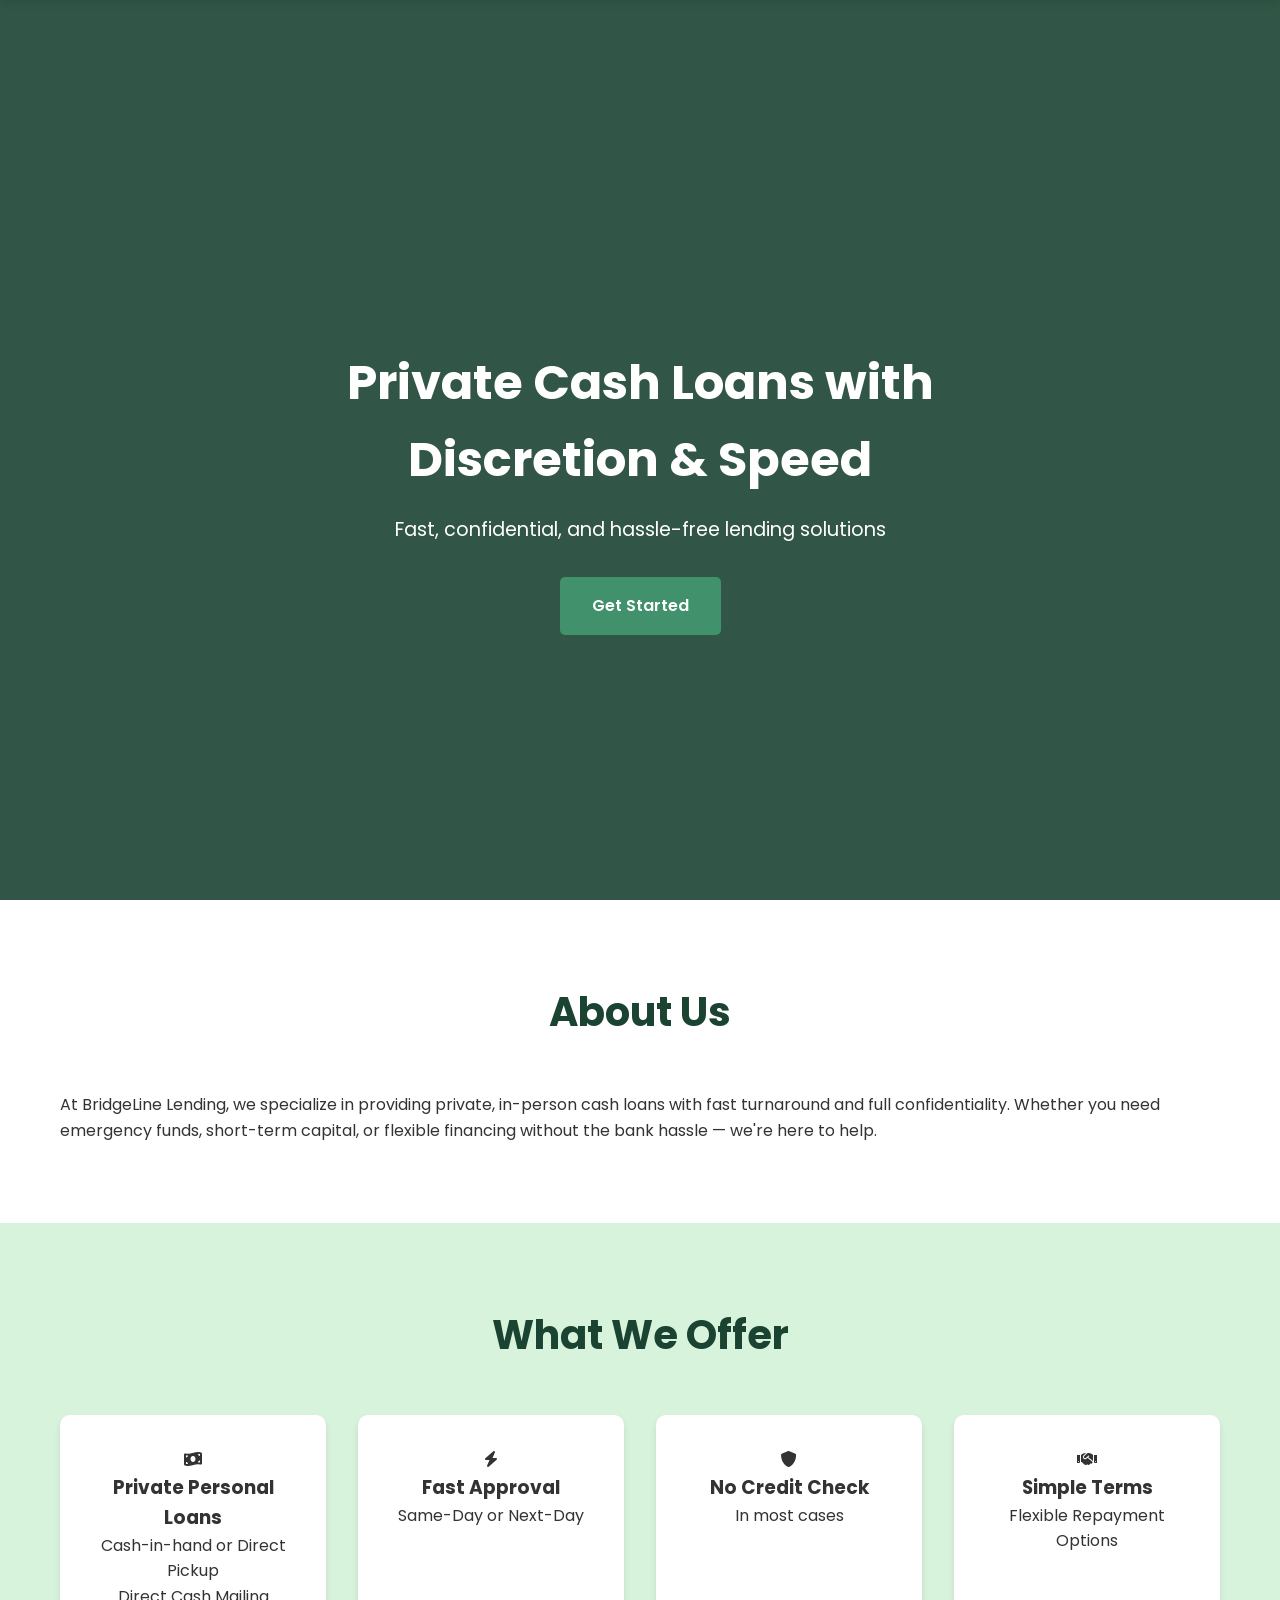
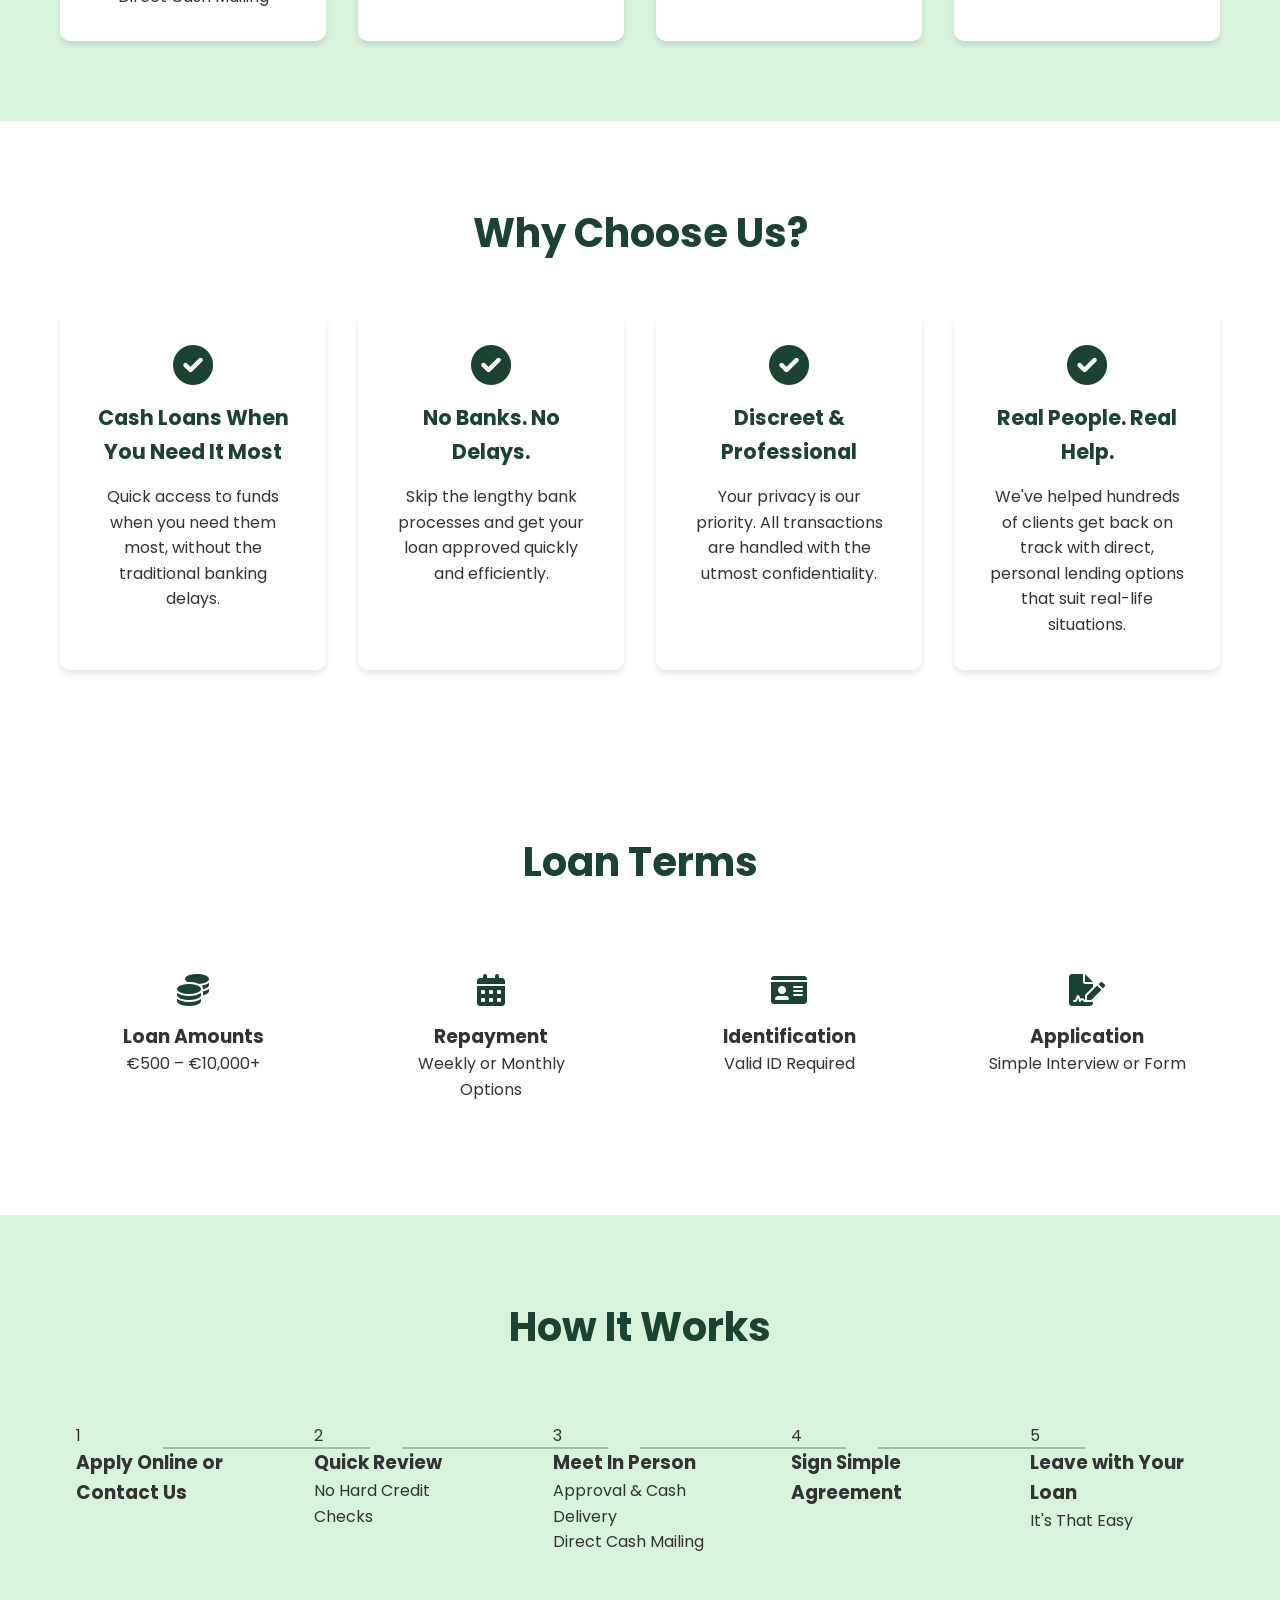
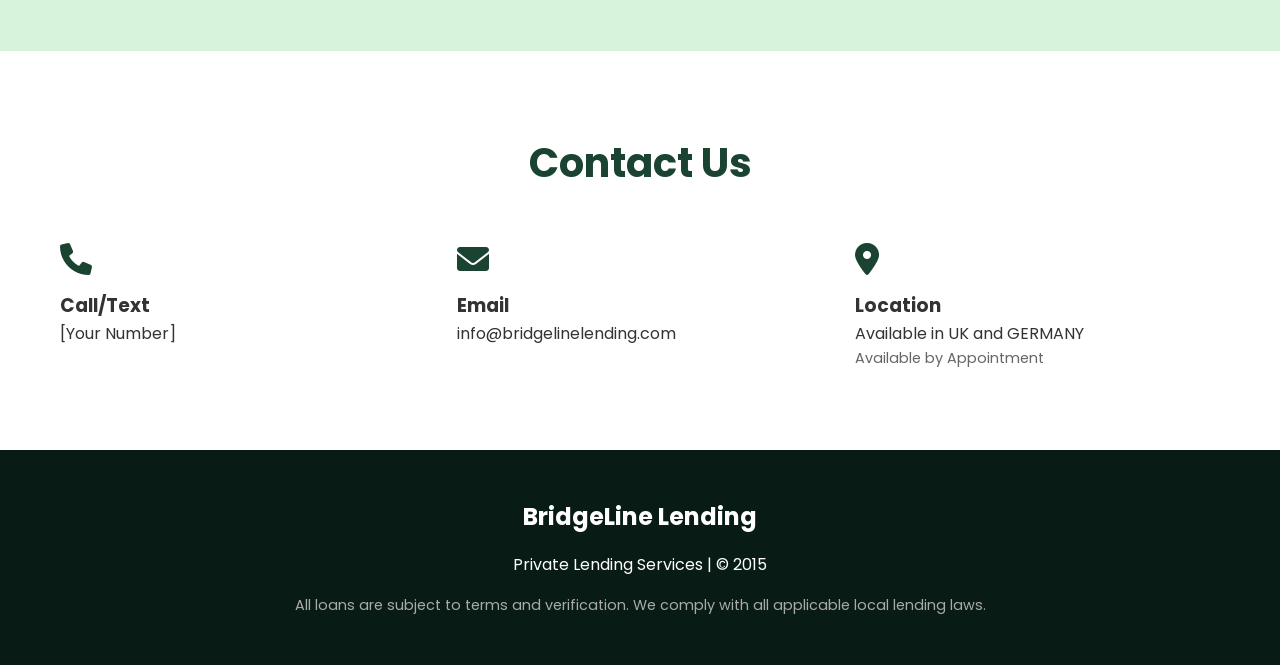
==== index.html @ a48087bb "initial commit" ====
<!DOCTYPE html>
<html lang="en">
<head>
    <meta charset="UTF-8">
    <meta name="viewport" content="width=device-width, initial-scale=1.0">
    
    <!-- Primary Meta Tags -->
    <title>BridgeLine Lending - Private Cash Loans in UK & Germany | Fast & Confidential</title>
    <meta name="title" content="BridgeLine Lending - Private Cash Loans in UK & Germany | Fast & Confidential">
    <meta name="description" content="Get private cash loans up to €10,000 with fast approval and full confidentiality. Available in UK and Germany. No credit check, flexible repayment options, and same-day processing.">
    <meta name="keywords" content="private loans, cash loans, personal loans, UK loans, Germany loans, fast loans, confidential loans, no credit check loans">
    <meta name="author" content="BridgeLine Lending">
    <meta name="robots" content="index, follow">
    
    <!-- Open Graph / Facebook -->
    <meta property="og:type" content="website">
    <meta property="og:url" content="https://bridgelinelending.com/">
    <meta property="og:title" content="BridgeLine Lending - Private Cash Loans in UK & Germany">
    <meta property="og:description" content="Get private cash loans up to €10,000 with fast approval and full confidentiality. Available in UK and Germany.">
    <meta property="og:image" content="https://bridgelinelending.com/images/og-image.jpg">

    <!-- Twitter -->
    <meta property="twitter:card" content="summary_large_image">
    <meta property="twitter:url" content="https://bridgelinelending.com/">
    <meta property="twitter:title" content="BridgeLine Lending - Private Cash Loans in UK & Germany">
    <meta property="twitter:description" content="Get private cash loans up to €10,000 with fast approval and full confidentiality. Available in UK and Germany.">
    <meta property="twitter:image" content="https://bridgelinelending.com/images/og-image.jpg">

    <!-- Favicon -->
    <link rel="icon" type="image/png" href="favicon.png">
    <link rel="apple-touch-icon" href="apple-touch-icon.png">

    <!-- Existing Stylesheets -->
    <link rel="stylesheet" href="styles.css">
    <link rel="stylesheet" href="https://cdnjs.cloudflare.com/ajax/libs/font-awesome/6.0.0/css/all.min.css">
    <link href="https://fonts.googleapis.com/css2?family=Poppins:wght@300;400;500;600;700&display=swap" rel="stylesheet">
    <link href="https://unpkg.com/aos@2.3.1/dist/aos.css" rel="stylesheet">

    <!-- Canonical URL -->
    <link rel="canonical" href="https://bridgelinelending.com/">
</head>
<body>
    <header class="header" role="banner">
        <nav class="navbar" role="navigation" aria-label="Main navigation">
            <div class="logo" aria-label="BridgeLine Lending Logo">BridgeLine Lending</div>
            <div class="nav-toggle" id="navToggle" aria-label="Toggle navigation menu" aria-expanded="false" aria-controls="navLinks">
                <span></span>
                <span></span>
                <span></span>
            </div>
            <ul class="nav-links" id="navLinks">
                <li><a href="#welcome" aria-label="About Us section">About Us</a></li>
                <li><a href="#services" aria-label="Services section">Services</a></li>
                <li><a href="#terms" aria-label="Loan Terms section">Terms</a></li>
                <li><a href="#process" aria-label="How It Works section">Process</a></li>
                <li><a href="#contact" aria-label="Contact Us section">Contact</a></li>
            </ul>
        </nav>
    </header>

    <main role="main">
        <section class="hero" aria-label="Hero section">
            <div class="hero-content" data-aos="fade-up" data-aos-duration="1000">
                <h1>Private Cash Loans with Discretion & Speed</h1>
                <p>Fast, confidential, and hassle-free lending solutions</p>
                <a href="#contact" class="cta-button" aria-label="Get started with your loan application">Get Started</a>
            </div>
        </section>

        <section id="welcome" class="section" aria-labelledby="welcome-title">
            <div class="container">
                <h2 id="welcome-title">About Us</h2>
                <p>At BridgeLine Lending, we specialize in providing private, in-person cash loans with fast turnaround and full confidentiality. Whether you need emergency funds, short-term capital, or flexible financing without the bank hassle — we're here to help.</p>
            </div>
        </section>

        <section id="services" class="section bg-light">
            <div class="container">
                <h2 data-aos="fade-up">What We Offer</h2>
                <div class="services-grid">
                    <div class="service-card" data-aos="fade-up" data-aos-delay="100">
                        <i class="fas fa-money-bill-wave"></i>
                        <h3>Private Personal Loans</h3>
                        <p>Cash-in-hand or Direct Pickup</p>
                        <p>Direct Cash Mailing</p>
                    </div>
                    <div class="service-card" data-aos="fade-up" data-aos-delay="200">
                        <i class="fas fa-bolt"></i>
                        <h3>Fast Approval</h3>
                        <p>Same-Day or Next-Day</p>
                    </div>
                    <div class="service-card" data-aos="fade-up" data-aos-delay="300">
                        <i class="fas fa-shield-alt"></i>
                        <h3>No Credit Check</h3>
                        <p>In most cases</p>
                    </div>
                    <div class="service-card" data-aos="fade-up" data-aos-delay="400">
                        <i class="fas fa-handshake"></i>
                        <h3>Simple Terms</h3>
                        <p>Flexible Repayment Options</p>
                    </div>
                </div>
            </div>
        </section>

        <section id="why-choose-us" class="section">
            <div class="container">
                <h2 data-aos="fade-up">Why Choose Us?</h2>
                <div class="features-grid">
                    <div class="feature-item" data-aos="fade-up" data-aos-delay="100">
                        <i class="fas fa-check-circle"></i>
                        <h3>Cash Loans When You Need It Most</h3>
                        <p>Quick access to funds when you need them most, without the traditional banking delays.</p>
                    </div>
                    <div class="feature-item" data-aos="fade-up" data-aos-delay="200">
                        <i class="fas fa-check-circle"></i>
                        <h3>No Banks. No Delays.</h3>
                        <p>Skip the lengthy bank processes and get your loan approved quickly and efficiently.</p>
                    </div>
                    <div class="feature-item" data-aos="fade-up" data-aos-delay="300">
                        <i class="fas fa-check-circle"></i>
                        <h3>Discreet & Professional</h3>
                        <p>Your privacy is our priority. All transactions are handled with the utmost confidentiality.</p>
                    </div>
                    <div class="feature-item" data-aos="fade-up" data-aos-delay="400">
                        <i class="fas fa-check-circle"></i>
                        <h3>Real People. Real Help.</h3>
                        <p>We've helped hundreds of clients get back on track with direct, personal lending options that suit real-life situations.</p>
                    </div>
                </div>
            </div>
        </section>

        <section id="terms" class="section">
            <div class="container">
                <h2 data-aos="fade-up">Loan Terms</h2>
                <div class="terms-grid">
                    <div class="term-item" data-aos="fade-up" data-aos-delay="100">
                        <i class="fas fa-coins"></i>
                        <h3>Loan Amounts</h3>
                        <p>€500 – €10,000+</p>
                    </div>
                    <div class="term-item" data-aos="fade-up" data-aos-delay="200">
                        <i class="fas fa-calendar-alt"></i>
                        <h3>Repayment</h3>
                        <p>Weekly or Monthly Options</p>
                    </div>
                    <div class="term-item" data-aos="fade-up" data-aos-delay="300">
                        <i class="fas fa-id-card"></i>
                        <h3>Identification</h3>
                        <p>Valid ID Required</p>
                    </div>
                    <div class="term-item" data-aos="fade-up" data-aos-delay="400">
                        <i class="fas fa-file-signature"></i>
                        <h3>Application</h3>
                        <p>Simple Interview or Form</p>
                    </div>
                </div>
            </div>
        </section>

        <section id="process" class="section bg-light">
            <div class="container">
                <h2 data-aos="fade-up">How It Works</h2>
                <div class="process-steps">
                    <div class="step" data-aos="fade-up" data-aos-delay="100">
                        <div class="step-number">1</div>
                        <h3>Apply Online or Contact Us</h3>
                    </div>
                    <div class="step" data-aos="fade-up" data-aos-delay="200">
                        <div class="step-number">2</div>
                        <h3>Quick Review</h3>
                        <p>No Hard Credit Checks</p>
                    </div>
                    <div class="step" data-aos="fade-up" data-aos-delay="300">
                        <div class="step-number">3</div>
                        <h3>Meet In Person</h3>
                        <p>Approval & Cash Delivery</p>
                        <p>Direct Cash Mailing</p>
                    </div>
                    <div class="step" data-aos="fade-up" data-aos-delay="400">
                        <div class="step-number">4</div>
                        <h3>Sign Simple Agreement</h3>
                    </div>
                    <div class="step" data-aos="fade-up" data-aos-delay="500">
                        <div class="step-number">5</div>
                        <h3>Leave with Your Loan</h3>
                        <p>It's That Easy</p>
                    </div>
                </div>
            </div>
        </section>

        <section id="contact" class="section">
            <div class="container">
                <h2 data-aos="fade-up">Contact Us</h2>
                <div class="contact-grid">
                    <div class="contact-item" data-aos="fade-up" data-aos-delay="100">
                        <i class="fas fa-phone"></i>
                        <h3>Call/Text</h3>
                        <p>[Your Number]</p>
                    </div>
                    <div class="contact-item" data-aos="fade-up" data-aos-delay="200">
                        <i class="fas fa-envelope"></i>
                        <h3>Email</h3>
                        <p>info@bridgelinelending.com</p>
                    </div>
                    <div class="contact-item" data-aos="fade-up" data-aos-delay="300">
                        <i class="fas fa-map-marker-alt"></i>
                        <h3>Location</h3>
                        <p>Available in UK and GERMANY</p>
                        <p class="small">Available by Appointment</p>
                    </div>
                    <!-- <div class="contact-item" data-aos="fade-up" data-aos-delay="400">
                        <i class="fas fa-clock"></i>
                        <h3>Hours</h3>
                        <p>Mon–Sat | 9 AM – 7 PM</p>
                    </div> -->
                </div>
            </div>
        </section>
    </main>

    <footer class="footer" role="contentinfo">
        <div class="container">
            <div class="footer-content">
                <div class="footer-logo">BridgeLine Lending</div>
                <p>Private Lending Services | © 2015</p>
                <p class="disclaimer">All loans are subject to terms and verification. We comply with all applicable local lending laws.</p>
            </div>
        </div>
    </footer>

    <!-- Structured Data for Local Business -->
    <script type="application/ld+json">
    {
        "@context": "https://schema.org",
        "@type": "FinancialService",
        "name": "BridgeLine Lending",
        "description": "Private cash loans with fast approval and full confidentiality. Available in UK and Germany.",
        "url": "https://bridgelinelending.com",
        "areaServed": ["United Kingdom", "Germany"],
        "serviceType": "Private Loans",
        "priceRange": "€500 - €10,000+",
        "openingHours": "Mo-Sa 09:00-19:00",
        "contactPoint": {
            "@type": "ContactPoint",
            "telephone": "[Your Number]",
            "email": "info@bridgelinelending.com",
            "contactType": "customer service"
        },
        "address": {
            "@type": "PostalAddress",
            "addressCountry": ["GB", "DE"]
        }
    }
    </script>

    <!-- Scripts -->
    <script src="https://unpkg.com/aos@2.3.1/dist/aos.js"></script>
    <script src="script.js"></script>
</body>
</html>
---- styles.css ----
:root {
    --primary-color: #1B4332;
    --secondary-color: #2D6A4F;
    --accent-color: #40916C;
    --light-color: #D8F3DC;
    --dark-color: #081C15;
    --text-color: #333;
    --white: #ffffff;
    --transition: all 0.3s ease;
}

* {
    margin: 0;
    padding: 0;
    box-sizing: border-box;
}

body {
    font-family: 'Poppins', sans-serif;
    line-height: 1.6;
    color: var(--text-color);
}

.container {
    max-width: 1200px;
    margin: 0 auto;
    padding: 0 20px;
}

/* Header & Navigation */
.header {
    background-color: var(--white);
    box-shadow: 0 2px 10px rgba(0, 0, 0, 0.1);
    position: fixed;
    width: 100%;
    top: 0;
    z-index: 1000;
}

.navbar {
    display: flex;
    justify-content: space-between;
    align-items: center;
    padding: 1rem 2rem;
    max-width: 1200px;
    margin: 0 auto;
}

.logo {
    font-size: 1.5rem;
    font-weight: 700;
    color: var(--primary-color);
}

.nav-links {
    display: flex;
    list-style: none;
    gap: 2rem;
}

.nav-links a {
    text-decoration: none;
    color: var(--text-color);
    font-weight: 500;
    transition: var(--transition);
}

.nav-links a:hover {
    color: var(--primary-color);
}

.nav-toggle {
    display: none;
    flex-direction: column;
    gap: 6px;
    cursor: pointer;
}

.nav-toggle span {
    width: 25px;
    height: 3px;
    background-color: var(--primary-color);
    transition: var(--transition);
}

/* Hero Section */
.hero {
    background: linear-gradient(rgba(27, 67, 50, 0.9), rgba(27, 67, 50, 0.9)),
                url('https://images.unsplash.com/photo-1579621970563-ebec7560ff3e?ixlib=rb-1.2.1&auto=format&fit=crop&w=1950&q=80');
    background-size: cover;
    background-position: center;
    height: 100vh;
    display: flex;
    align-items: center;
    text-align: center;
    color: var(--white);
    padding-top: 80px;
}

.hero-content {
    max-width: 800px;
    margin: 0 auto;
    padding: 0 20px;
    animation: fadeIn 1s ease-out;
}

.hero h1 {
    font-size: 3rem;
    margin-bottom: 1rem;
}

.hero p {
    font-size: 1.2rem;
    margin-bottom: 2rem;
}

.cta-button {
    display: inline-block;
    padding: 1rem 2rem;
    background-color: var(--accent-color);
    color: var(--white);
    text-decoration: none;
    border-radius: 5px;
    font-weight: 600;
    transition: var(--transition);
}

.cta-button:hover {
    background-color: var(--secondary-color);
    transform: translateY(-2px);
}

/* Sections */
.section {
    padding: 5rem 0;
}

.section h2 {
    text-align: center;
    color: var(--primary-color);
    margin-bottom: 3rem;
    font-size: 2.5rem;
}

.bg-light {
    background-color: var(--light-color);
}

/* Services Grid */
.services-grid {
    display: grid;
    grid-template-columns: repeat(auto-fit, minmax(250px, 1fr));
    gap: 2rem;
    margin-top: 2rem;
}

.service-card {
    position: relative;
    overflow: hidden;
    background: var(--white);
    padding: 2rem;
    border-radius: 10px;
    text-align: center;
    box-shadow: 0 4px 6px rgba(0, 0, 0, 0.1);
    transition: all 0.4s cubic-bezier(0.175, 0.885, 0.32, 1.275);
}

.service-card::before {
    content: '';
    position: absolute;
    top: 0;
    left: 0;
    width: 100%;
    height: 100%;
    background: linear-gradient(45deg, var(--primary-color), var(--secondary-color));
    opacity: 0;
    transition: opacity 0.3s ease;
    z-index: 0;
}

.service-card:hover::before {
    opacity: 0.05;
}

.service-card:hover {
    transform: translateY(-10px);
    box-shadow: 0 8px 15px rgba(0, 0, 0, 0.2);
}

.service-card i {
    position: relative;
    z-index: 1;
    transition: transform 0.3s ease;
}

.service-card:hover i {
    transform: scale(1.1);
}

/* Terms Grid */
.terms-grid {
    display: grid;
    grid-template-columns: repeat(auto-fit, minmax(200px, 1fr));
    gap: 2rem;
}

.term-item {
    text-align: center;
    padding: 2rem;
}

.term-item i {
    font-size: 2rem;
    color: var(--primary-color);
    margin-bottom: 1rem;
}

/* Process Steps */
.process-steps {
    display: grid;
    grid-template-columns: repeat(auto-fit, minmax(200px, 1fr));
    gap: 2rem;
    margin-top: 2rem;
}

.step {
    position: relative;
    padding: 1rem;
}

.step::after {
    content: '';
    position: absolute;
    top: 40px;
    right: -50%;
    width: 100%;
    height: 2px;
    background: var(--primary-color);
    opacity: 0.3;
    z-index: 0;
}

.step:last-child::after {
    display: none;
}

.step-number {
    position: relative;
    z-index: 1;
    transition: transform 0.3s ease;
}

.step:hover .step-number {
    transform: scale(1.1);
}

/* Contact Section */
.contact-grid {
    display: grid;
    grid-template-columns: repeat(auto-fit, minmax(250px, 1fr));
    gap: 2rem;
}

.contact-item {
    position: relative;
    overflow: hidden;
    transition: all 0.3s ease;
}

.contact-item::before {
    content: '';
    position: absolute;
    top: 0;
    left: 0;
    width: 100%;
    height: 3px;
    background: var(--primary-color);
    transform: scaleX(0);
    transition: transform 0.3s ease;
}

.contact-item:hover::before {
    transform: scaleX(1);
}

.contact-item:hover {
    transform: translateY(-5px);
}

.contact-item i {
    font-size: 2rem;
    color: var(--primary-color);
    margin-bottom: 1rem;
}

.contact-item .small {
    font-size: 0.9rem;
    color: #666;
}

/* Footer */
.footer {
    background-color: var(--dark-color);
    color: var(--white);
    padding: 3rem 0;
    text-align: center;
}

.footer-logo {
    font-size: 1.5rem;
    font-weight: 700;
    margin-bottom: 1rem;
}

.footer .disclaimer {
    font-size: 0.9rem;
    color: #aaa;
    margin-top: 1rem;
}

/* Enhanced Animations */
.nav-toggle.active span:nth-child(1) {
    transform: rotate(45deg) translate(5px, 5px);
}

.nav-toggle.active span:nth-child(2) {
    opacity: 0;
}

.nav-toggle.active span:nth-child(3) {
    transform: rotate(-45deg) translate(7px, -6px);
}

/* Scroll Animations */
.scroll-down {
    transform: translateY(-100%);
    transition: transform 0.3s ease-in-out;
}

.scroll-up {
    transform: translateY(0);
    transition: transform 0.3s ease-in-out;
}

/* Loading Animation */
@keyframes fadeIn {
    from {
        opacity: 0;
        transform: translateY(20px);
    }
    to {
        opacity: 1;
        transform: translateY(0);
    }
}

/* Responsive Design */
@media (max-width: 768px) {
    .nav-toggle {
        display: flex;
    }

    .nav-links {
        display: none;
        position: absolute;
        top: 100%;
        left: 0;
        right: 0;
        background: var(--white);
        flex-direction: column;
        padding: 1rem;
        text-align: center;
        box-shadow: 0 2px 10px rgba(0, 0, 0, 0.1);
    }

    .nav-links.active {
        display: flex;
    }

    .hero h1 {
        font-size: 2rem;
    }

    .section {
        padding: 3rem 0;
    }

    .section h2 {
        font-size: 2rem;
    }

    .step::after {
        display: none;
    }

    .service-card:hover {
        transform: translateY(-5px);
    }
}

@media (max-width: 480px) {
    .hero h1 {
        font-size: 1.8rem;
    }

    .hero p {
        font-size: 1rem;
    }

    .service-card, .term-item, .contact-item {
        padding: 1.5rem;
    }
}

/* Why Choose Us Section */
.features-grid {
    display: grid;
    grid-template-columns: repeat(auto-fit, minmax(250px, 1fr));
    gap: 2rem;
    margin-top: 2rem;
}

.feature-item {
    background: var(--white);
    padding: 2rem;
    border-radius: 10px;
    text-align: center;
    box-shadow: 0 4px 6px rgba(0, 0, 0, 0.1);
    transition: all 0.3s ease;
    position: relative;
    overflow: hidden;
}

.feature-item::before {
    content: '';
    position: absolute;
    top: 0;
    left: 0;
    width: 100%;
    height: 3px;
    background: var(--primary-color);
    transform: scaleX(0);
    transition: transform 0.3s ease;
}

.feature-item:hover::before {
    transform: scaleX(1);
}

.feature-item:hover {
    transform: translateY(-5px);
    box-shadow: 0 8px 15px rgba(0, 0, 0, 0.2);
}

.feature-item i {
    font-size: 2.5rem;
    color: var(--primary-color);
    margin-bottom: 1rem;
    transition: transform 0.3s ease;
}

.feature-item:hover i {
    transform: scale(1.1);
}

.feature-item h3 {
    color: var(--primary-color);
    margin-bottom: 1rem;
    font-size: 1.3rem;
}

.feature-item p {
    color: var(--text-color);
    font-size: 1rem;
    line-height: 1.6;
}

@media (max-width: 768px) {
    .features-grid {
        grid-template-columns: repeat(auto-fit, minmax(200px, 1fr));
    }

    .feature-item {
        padding: 1.5rem;
    }

    .feature-item h3 {
        font-size: 1.2rem;
    }
}
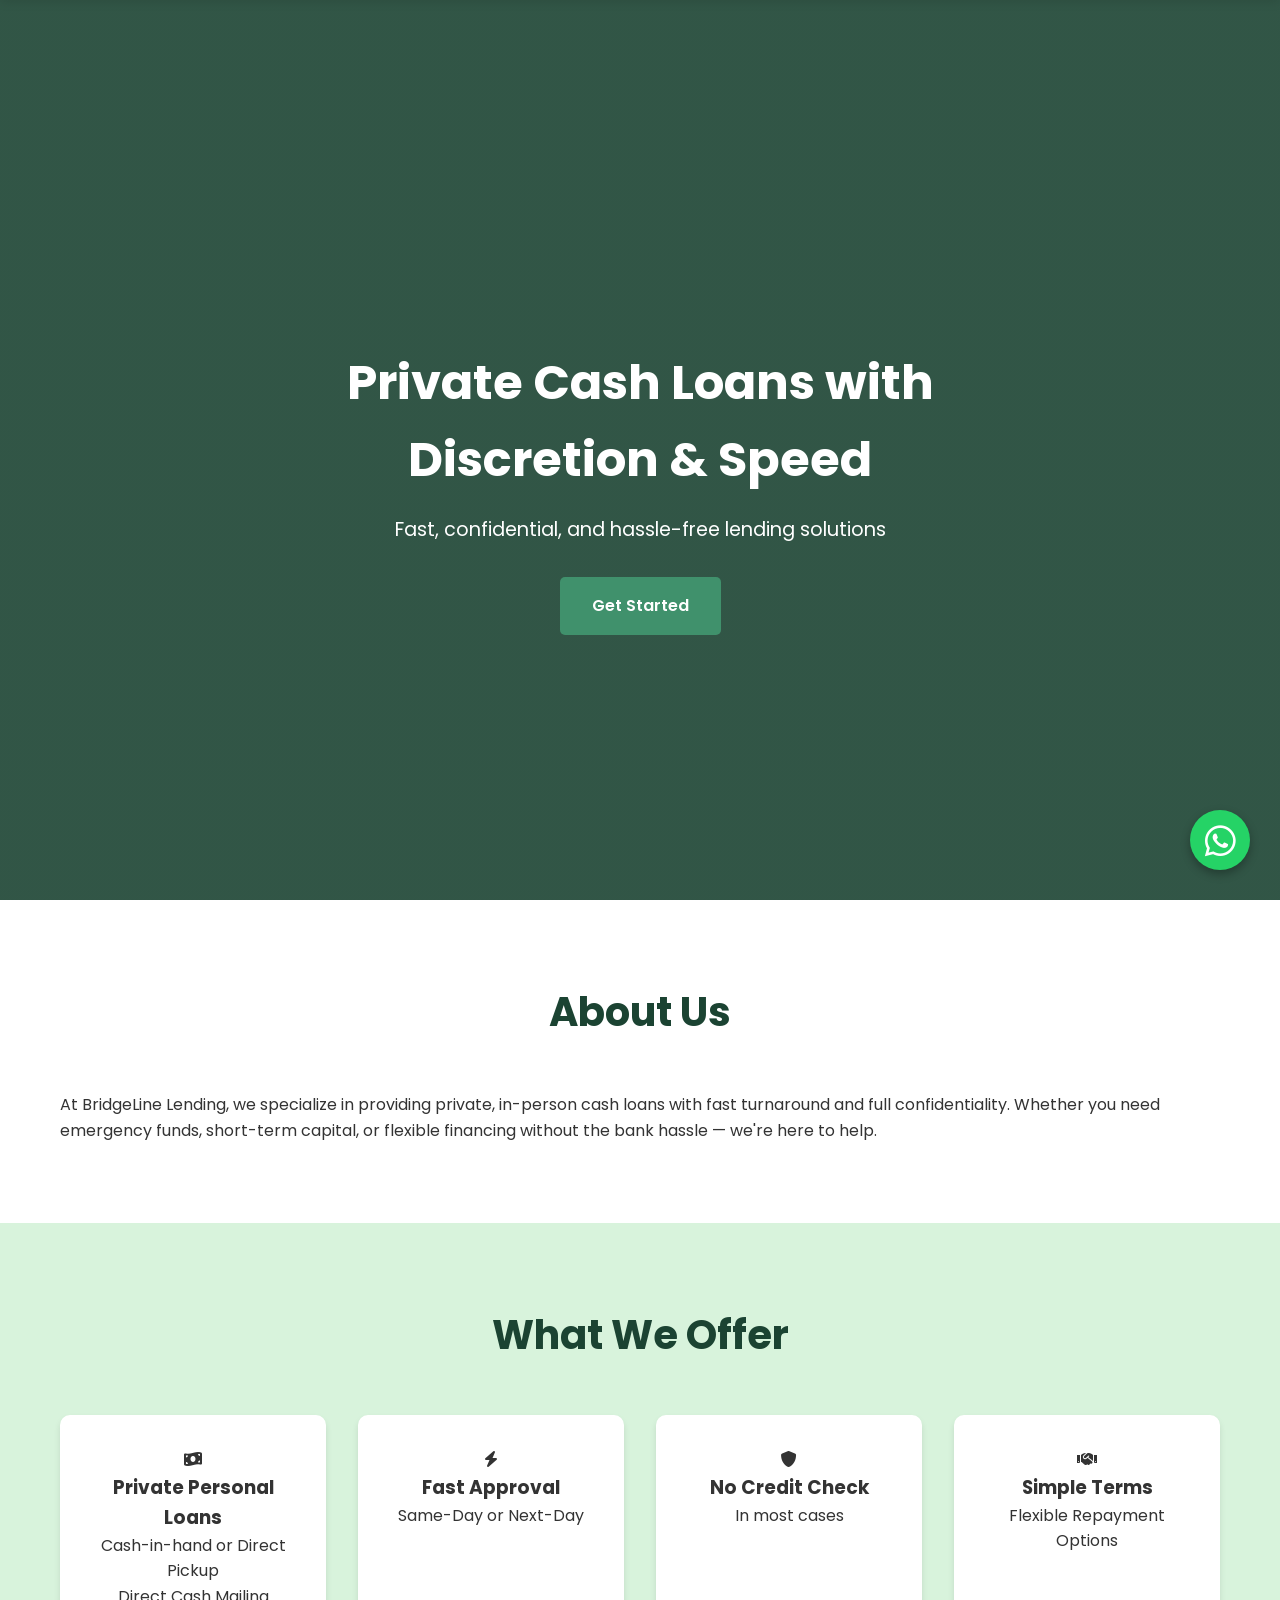
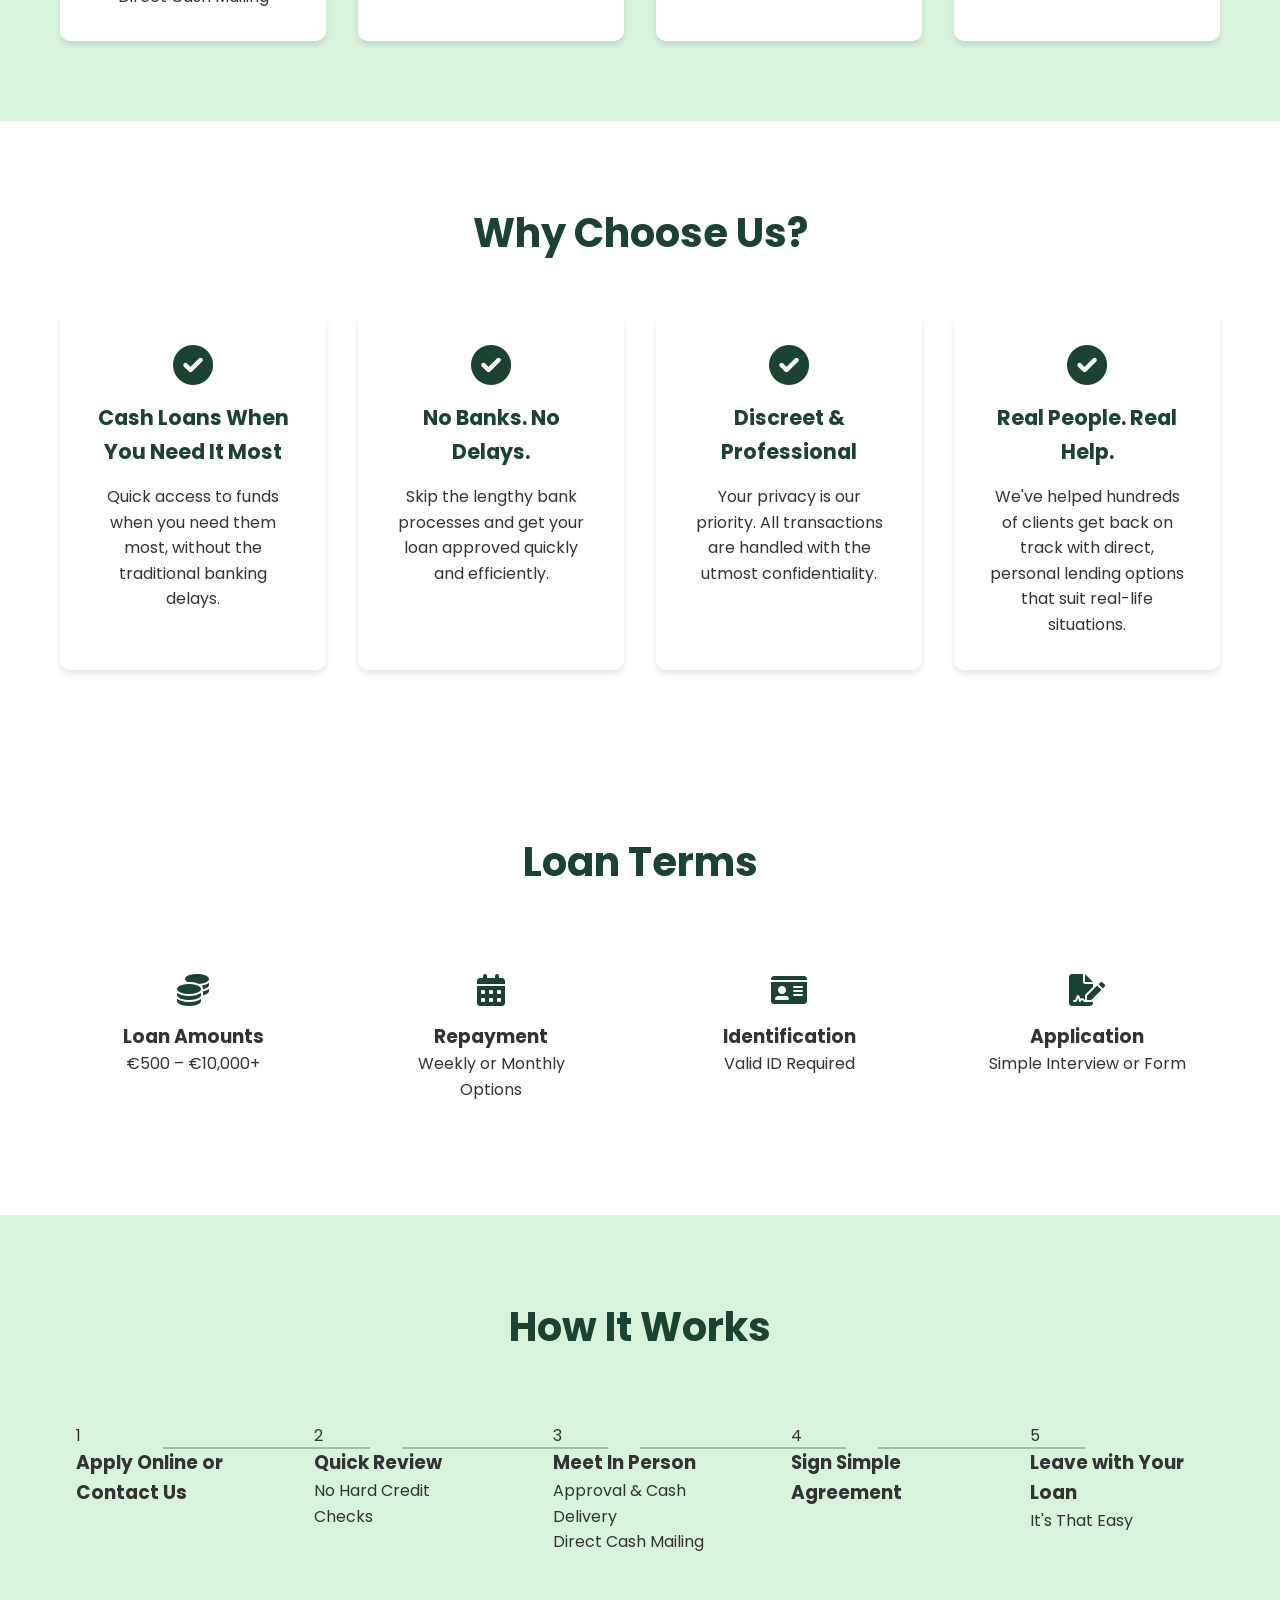
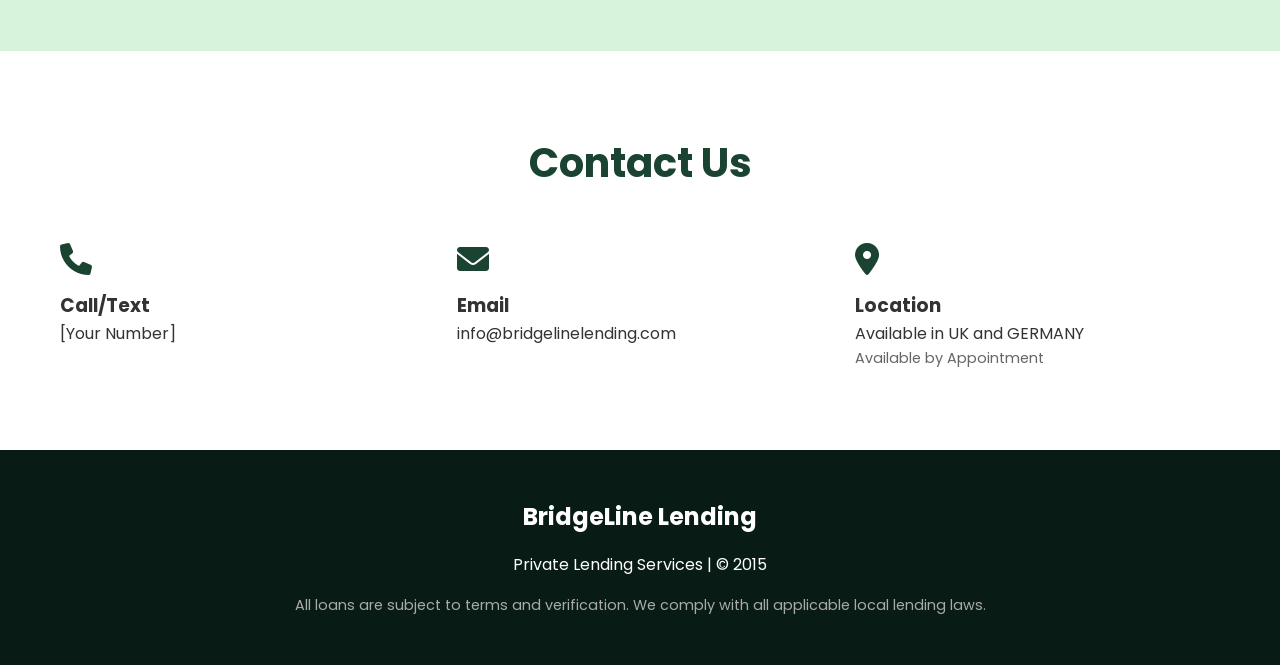
==== commit a9f49290: "added whatsapp chat button and functionality" ====
--- a/index.html
+++ b/index.html
@@ -259,5 +259,11 @@
     <!-- Scripts -->
     <script src="https://unpkg.com/aos@2.3.1/dist/aos.js"></script>
     <script src="script.js"></script>
+
+    <!-- WhatsApp Button -->
+    <a href="https://wa.me/[YOUR_NUMBER]" class="whatsapp-button" target="_blank" rel="noopener noreferrer" aria-label="Chat on WhatsApp">
+        <i class="fab fa-whatsapp"></i>
+        <span class="whatsapp-tooltip">Chat with us</span>
+    </a>
 </body>
 </html> 
--- a/styles.css
+++ b/styles.css
@@ -487,4 +487,85 @@
     .feature-item h3 {
         font-size: 1.2rem;
     }
+}
+
+/* WhatsApp Button */
+.whatsapp-button {
+    position: fixed;
+    bottom: 30px;
+    right: 30px;
+    background-color: #25D366;
+    color: white;
+    width: 60px;
+    height: 60px;
+    border-radius: 50%;
+    display: flex;
+    align-items: center;
+    justify-content: center;
+    text-decoration: none;
+    box-shadow: 0 4px 10px rgba(0, 0, 0, 0.3);
+    transition: all 0.3s ease;
+    z-index: 1000;
+}
+
+.whatsapp-button i {
+    font-size: 35px;
+    transition: transform 0.3s ease;
+}
+
+.whatsapp-button:hover {
+    transform: scale(1.1);
+    box-shadow: 0 6px 15px rgba(0, 0, 0, 0.4);
+}
+
+.whatsapp-button:hover i {
+    transform: scale(1.1);
+}
+
+.whatsapp-tooltip {
+    position: absolute;
+    right: 70px;
+    background: var(--primary-color);
+    color: white;
+    padding: 8px 15px;
+    border-radius: 5px;
+    font-size: 14px;
+    white-space: nowrap;
+    opacity: 0;
+    visibility: hidden;
+    transition: all 0.3s ease;
+}
+
+.whatsapp-tooltip::after {
+    content: '';
+    position: absolute;
+    right: -5px;
+    top: 50%;
+    transform: translateY(-50%);
+    border-width: 5px;
+    border-style: solid;
+    border-color: transparent transparent transparent var(--primary-color);
+}
+
+.whatsapp-button:hover .whatsapp-tooltip {
+    opacity: 1;
+    visibility: visible;
+    right: 75px;
+}
+
+@media (max-width: 768px) {
+    .whatsapp-button {
+        width: 50px;
+        height: 50px;
+        bottom: 20px;
+        right: 20px;
+    }
+
+    .whatsapp-button i {
+        font-size: 30px;
+    }
+
+    .whatsapp-tooltip {
+        display: none;
+    }
 } 
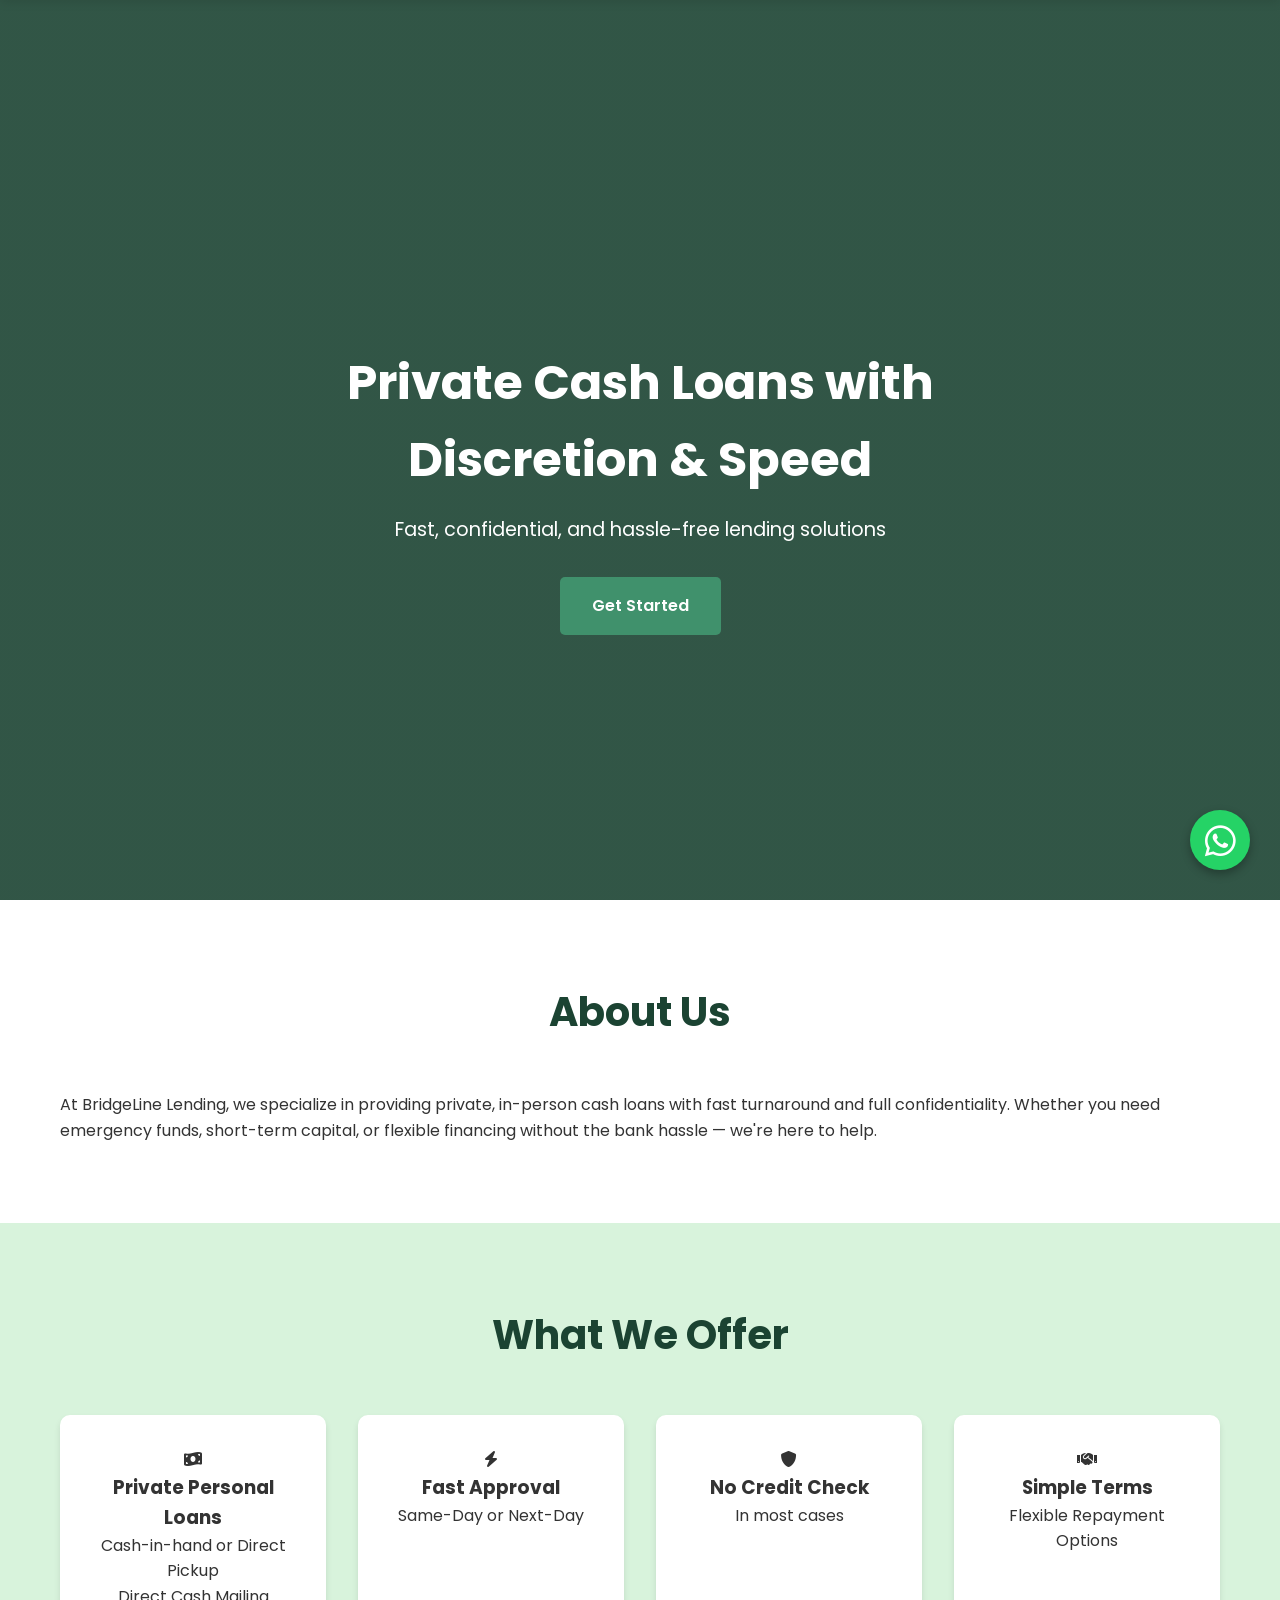
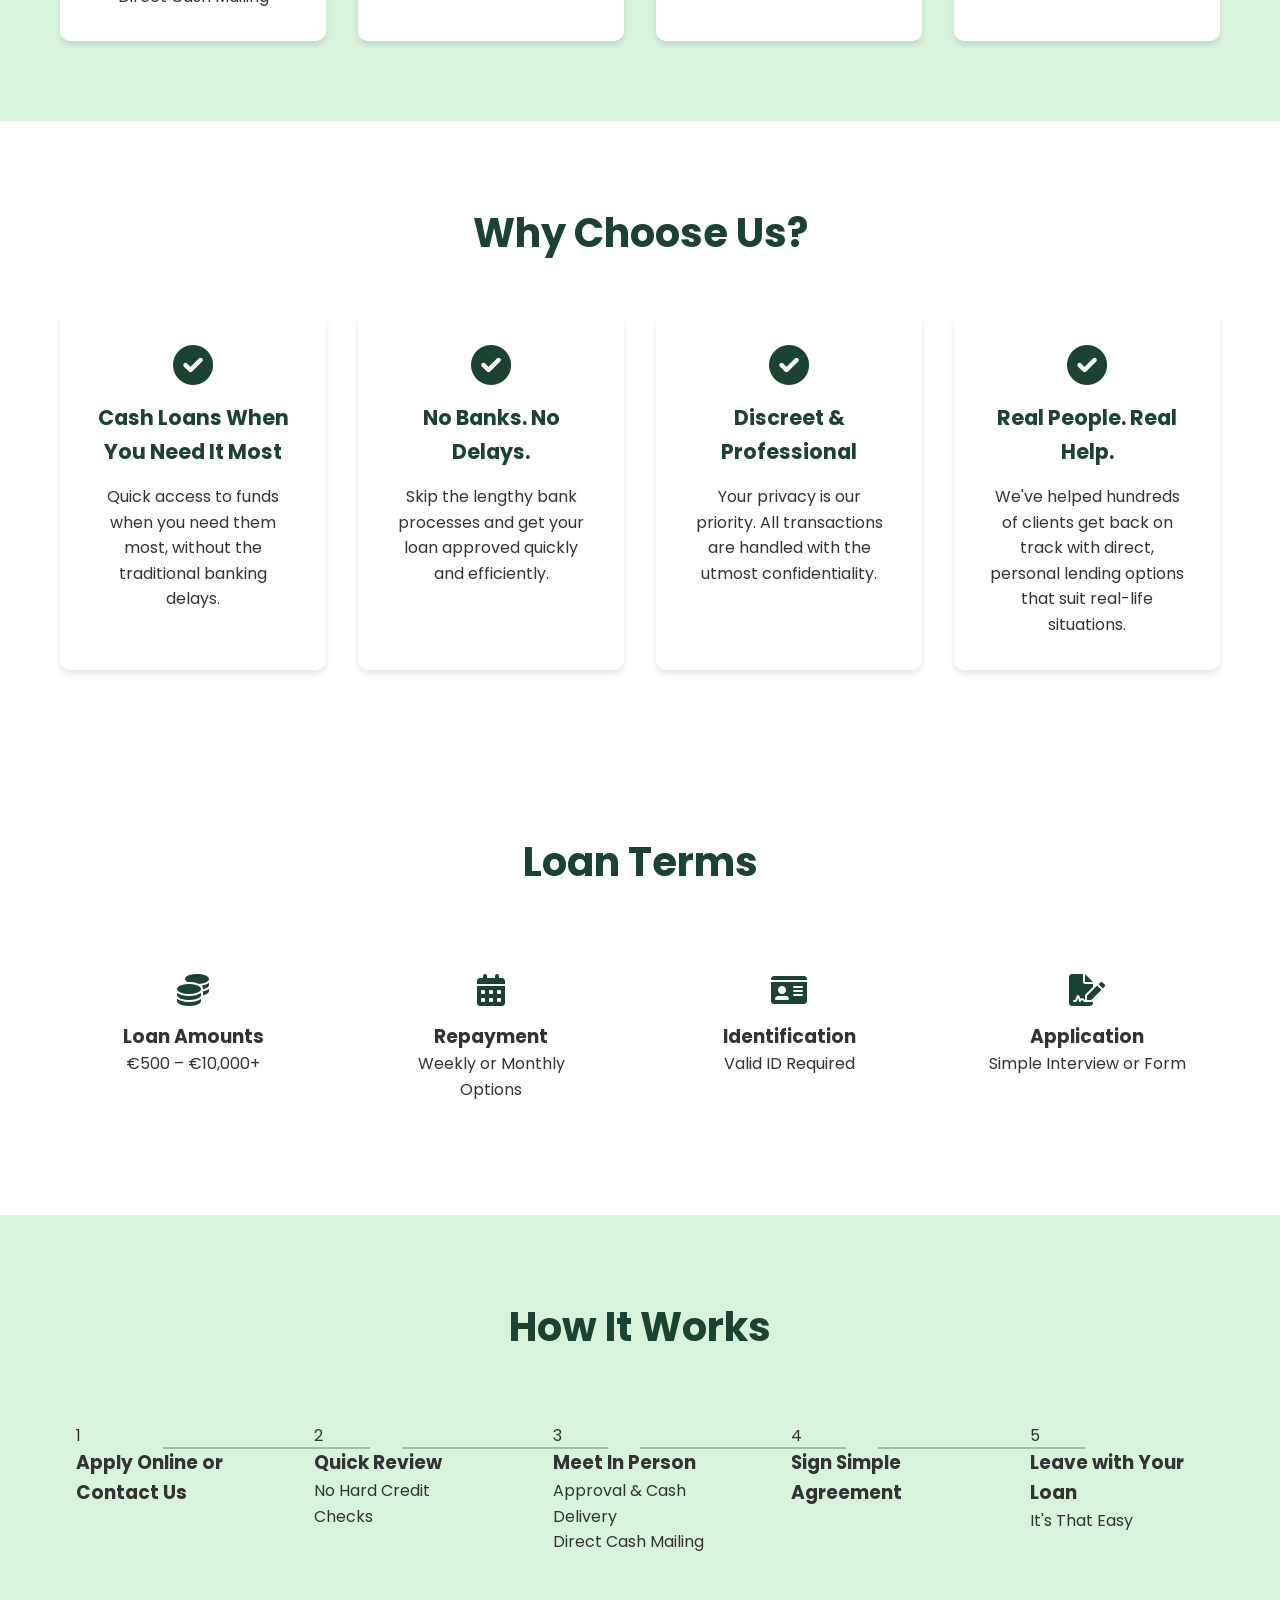
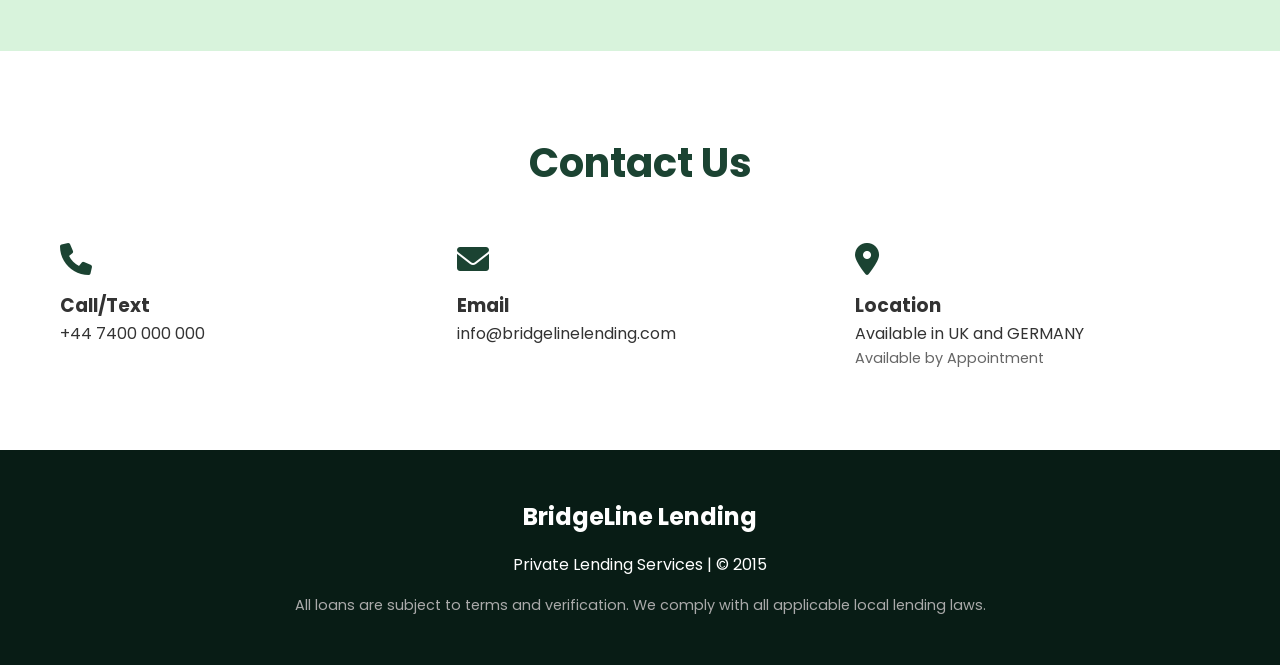
==== commit d8f09ceb: "added mmobile responsive ness for chat btn" ====
--- a/index.html
+++ b/index.html
@@ -198,7 +198,7 @@
                     <div class="contact-item" data-aos="fade-up" data-aos-delay="100">
                         <i class="fas fa-phone"></i>
                         <h3>Call/Text</h3>
-                        <p>[Your Number]</p>
+                        <p>+44 7400 000 000</p>
                     </div>
                     <div class="contact-item" data-aos="fade-up" data-aos-delay="200">
                         <i class="fas fa-envelope"></i>
@@ -245,7 +245,7 @@
         "openingHours": "Mo-Sa 09:00-19:00",
         "contactPoint": {
             "@type": "ContactPoint",
-            "telephone": "[Your Number]",
+            "telephone": "",
             "email": "info@bridgelinelending.com",
             "contactType": "customer service"
         },
@@ -261,7 +261,7 @@
     <script src="script.js"></script>
 
     <!-- WhatsApp Button -->
-    <a href="https://wa.me/[YOUR_NUMBER]" class="whatsapp-button" target="_blank" rel="noopener noreferrer" aria-label="Chat on WhatsApp">
+    <a href="https://wa.me/+447400000000" class="whatsapp-button" target="_blank" rel="noopener noreferrer" aria-label="Chat on WhatsApp">
         <i class="fab fa-whatsapp"></i>
         <span class="whatsapp-tooltip">Chat with us</span>
     </a>
--- a/styles.css
+++ b/styles.css
@@ -566,6 +566,18 @@
     }
 
     .whatsapp-tooltip {
-        display: none;
+        right: 60px;
+        font-size: 12px;
+        padding: 6px 12px;
+        opacity: 1;
+        visibility: visible;
+    }
+
+    .whatsapp-button:hover {
+        transform: none;
+    }
+
+    .whatsapp-button:hover i {
+        transform: none;
     }
 } 
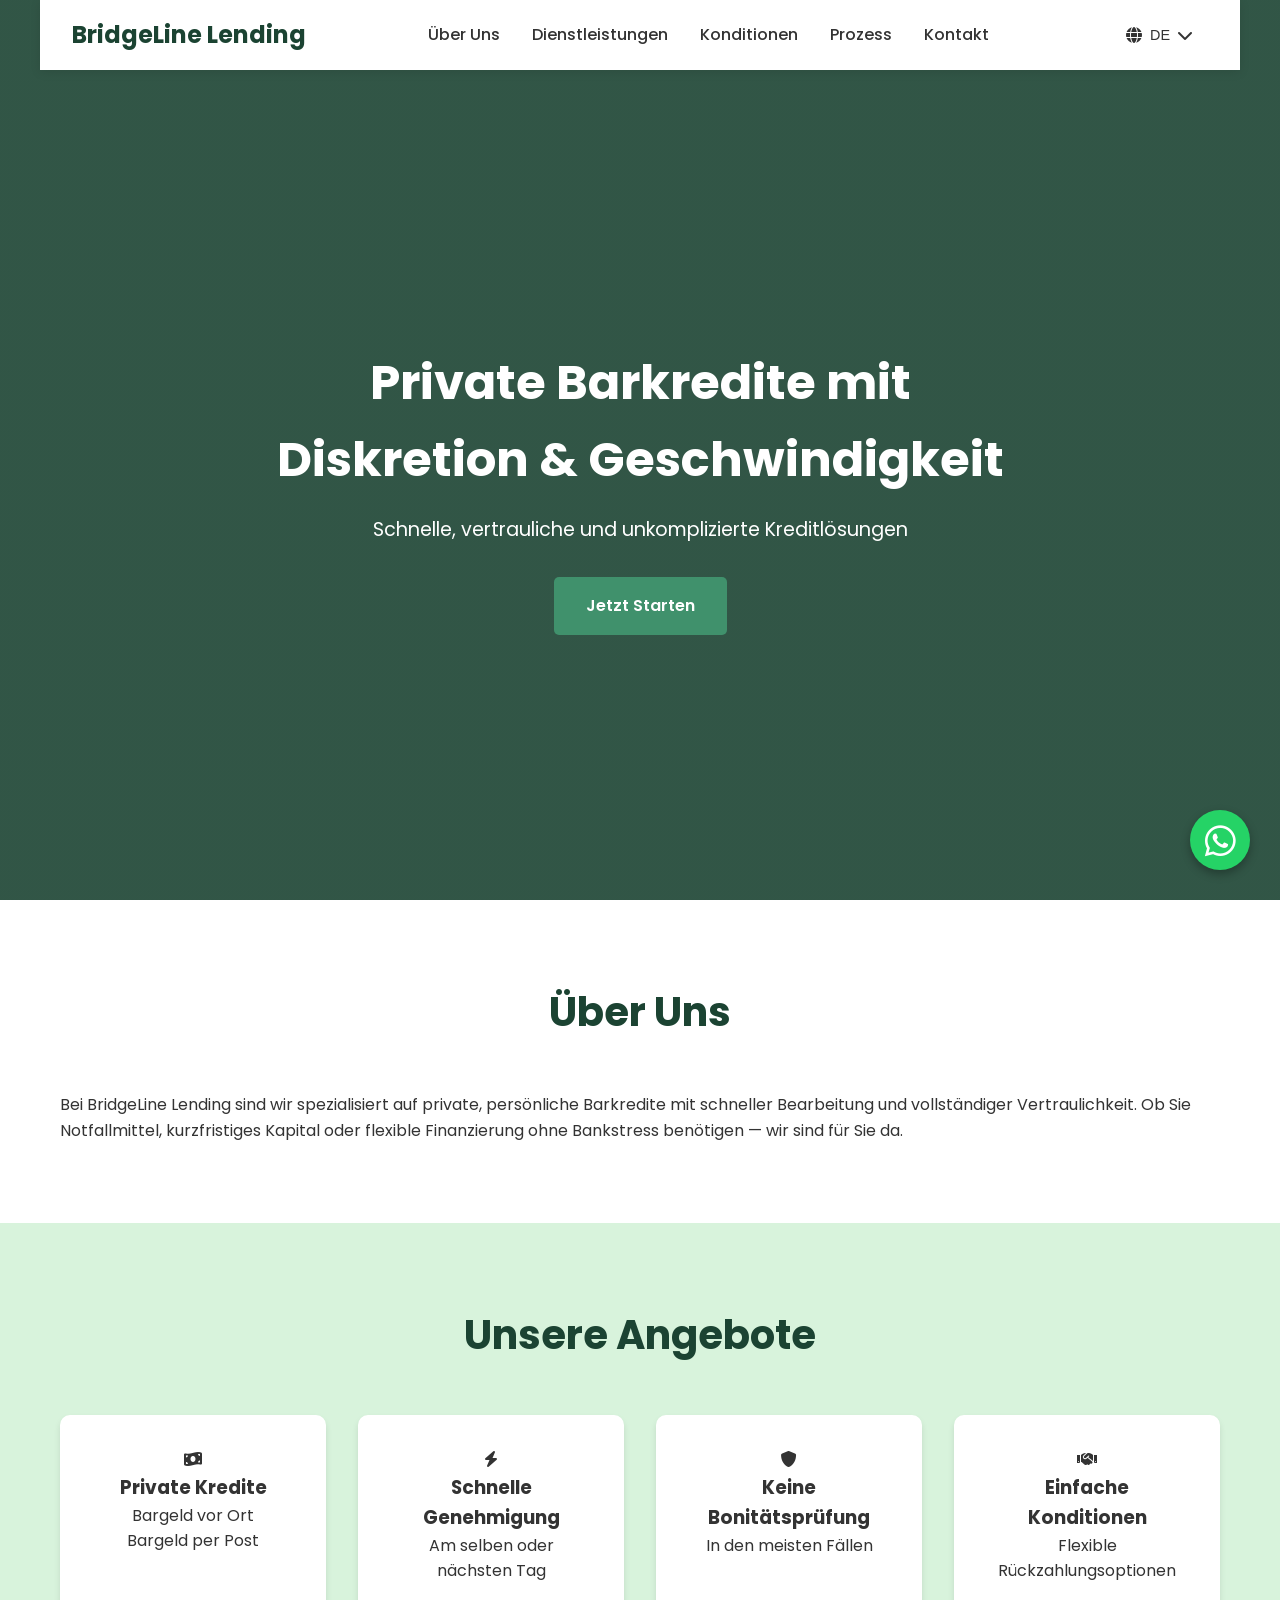
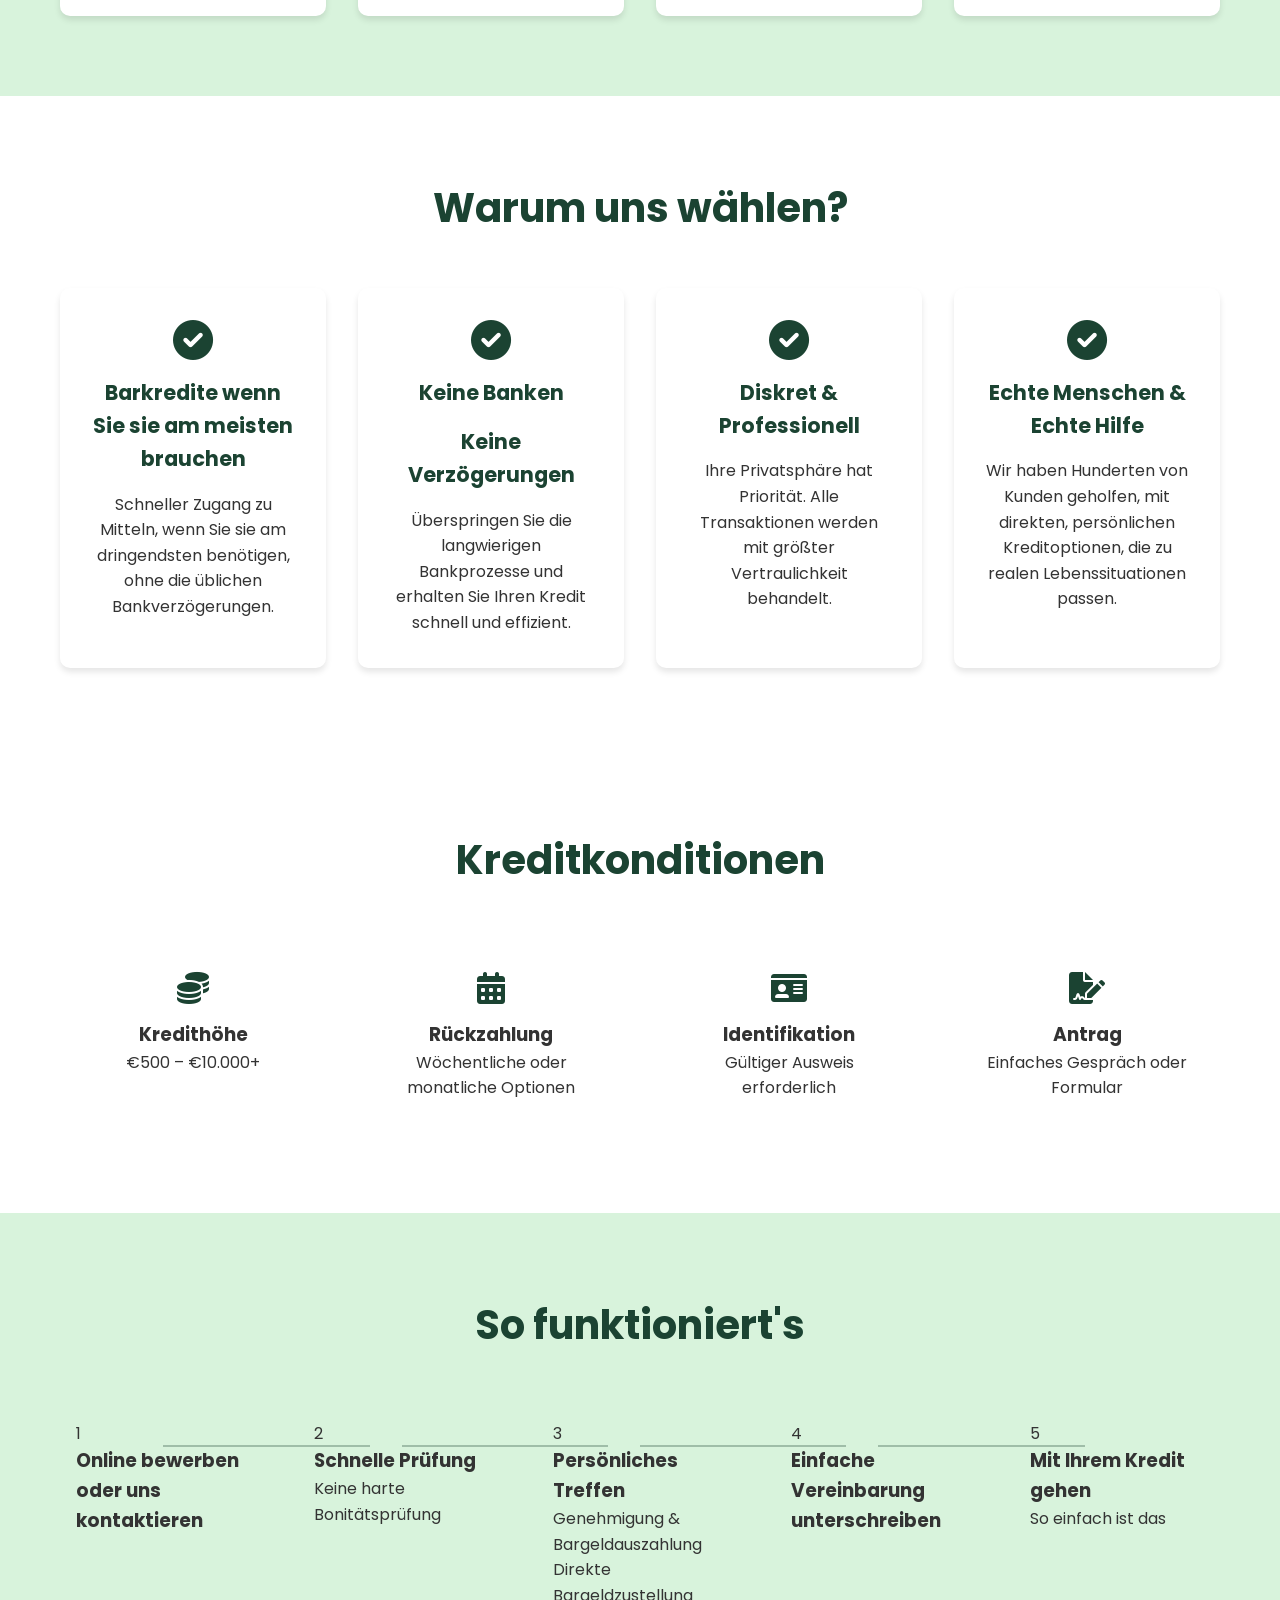
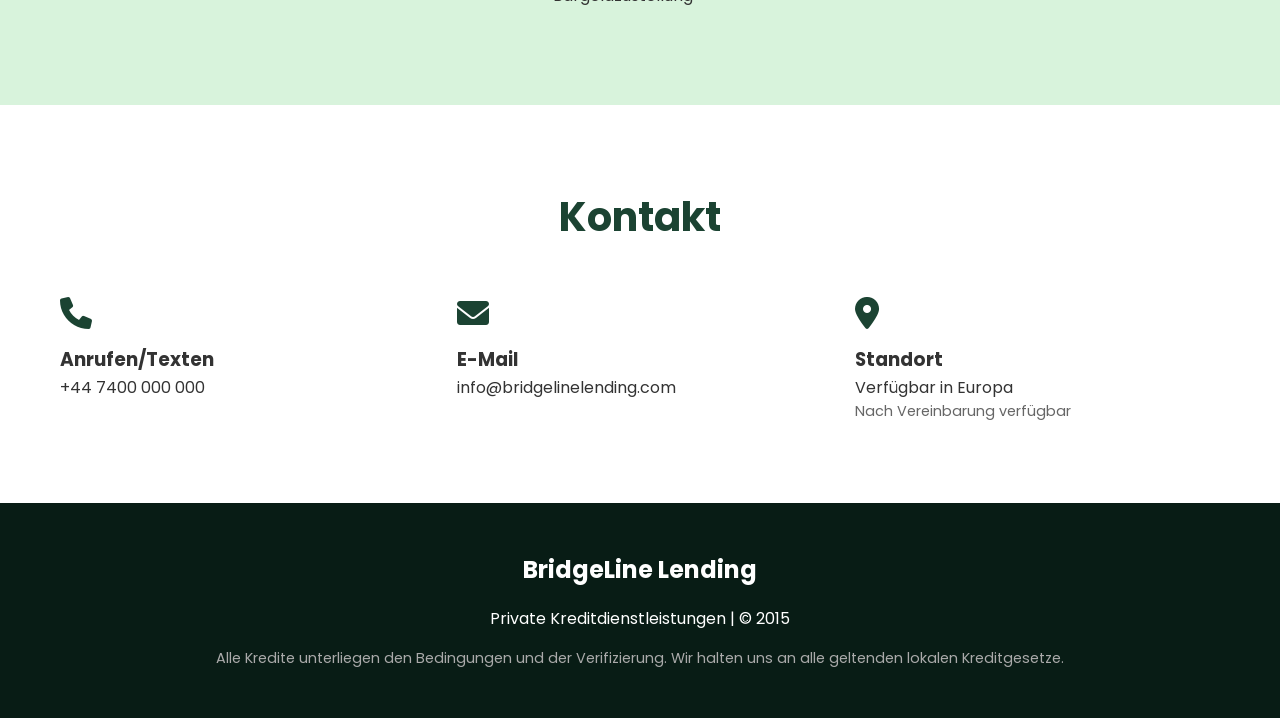
==== commit 3a020576: "added language translation" ====
--- a/index.html
+++ b/index.html
@@ -1,29 +1,29 @@
 <!DOCTYPE html>
-<html lang="en">
+<html lang="de">
 <head>
     <meta charset="UTF-8">
     <meta name="viewport" content="width=device-width, initial-scale=1.0">
     
     <!-- Primary Meta Tags -->
-    <title>BridgeLine Lending - Private Cash Loans in UK & Germany | Fast & Confidential</title>
-    <meta name="title" content="BridgeLine Lending - Private Cash Loans in UK & Germany | Fast & Confidential">
+    <title>BridgeLine Lending - Private Cash Loans in Europe| Fast & Confidential</title>
+    <meta name="title" content="BridgeLine Lending - Private Cash Loans in Europe | Fast & Confidential">
     <meta name="description" content="Get private cash loans up to €10,000 with fast approval and full confidentiality. Available in UK and Germany. No credit check, flexible repayment options, and same-day processing.">
-    <meta name="keywords" content="private loans, cash loans, personal loans, UK loans, Germany loans, fast loans, confidential loans, no credit check loans">
+    <meta name="keywords" content="private loans, cash loans, personal loans,fast loans, confidential loans, no credit check loans">
     <meta name="author" content="BridgeLine Lending">
     <meta name="robots" content="index, follow">
     
     <!-- Open Graph / Facebook -->
     <meta property="og:type" content="website">
     <meta property="og:url" content="https://bridgelinelending.com/">
-    <meta property="og:title" content="BridgeLine Lending - Private Cash Loans in UK & Germany">
-    <meta property="og:description" content="Get private cash loans up to €10,000 with fast approval and full confidentiality. Available in UK and Germany.">
+    <meta property="og:title" content="BridgeLine Lending - Private Cash Loans in Europe">
+    <meta property="og:description" content="Get private cash loans up to €10,000 with fast approval and full confidentiality. Available in Europe.">
     <meta property="og:image" content="https://bridgelinelending.com/images/og-image.jpg">
 
     <!-- Twitter -->
     <meta property="twitter:card" content="summary_large_image">
     <meta property="twitter:url" content="https://bridgelinelending.com/">
-    <meta property="twitter:title" content="BridgeLine Lending - Private Cash Loans in UK & Germany">
-    <meta property="twitter:description" content="Get private cash loans up to €10,000 with fast approval and full confidentiality. Available in UK and Germany.">
+    <meta property="twitter:title" content="BridgeLine Lending - Private Cash Loans in Europe">
+    <meta property="twitter:description" content="Get private cash loans up to €10,000 with fast approval and full confidentiality. Available in Europe.">
     <meta property="twitter:image" content="https://bridgelinelending.com/images/og-image.jpg">
 
     <!-- Favicon -->
@@ -42,62 +42,79 @@
 <body>
     <header class="header" role="banner">
         <nav class="navbar" role="navigation" aria-label="Main navigation">
-            <div class="logo" aria-label="BridgeLine Lending Logo">BridgeLine Lending</div>
-            <div class="nav-toggle" id="navToggle" aria-label="Toggle navigation menu" aria-expanded="false" aria-controls="navLinks">
-                <span></span>
-                <span></span>
-                <span></span>
-            </div>
-            <ul class="nav-links" id="navLinks">
-                <li><a href="#welcome" aria-label="About Us section">About Us</a></li>
-                <li><a href="#services" aria-label="Services section">Services</a></li>
-                <li><a href="#terms" aria-label="Loan Terms section">Terms</a></li>
-                <li><a href="#process" aria-label="How It Works section">Process</a></li>
-                <li><a href="#contact" aria-label="Contact Us section">Contact</a></li>
-            </ul>
+            <div class="nav-left">
+                <div class="logo" aria-label="BridgeLine Lending Logo">BridgeLine Lending</div>
+            </div>
+            <div class="nav-center">
+                <ul class="nav-links" id="navLinks">
+                    <li><a href="#welcome" data-translate="nav.about">About Us</a></li>
+                    <li><a href="#services" data-translate="nav.services">Services</a></li>
+                    <li><a href="#terms" data-translate="nav.terms">Terms</a></li>
+                    <li><a href="#process" data-translate="nav.process">Process</a></li>
+                    <li><a href="#contact" data-translate="nav.contact">Contact</a></li>
+                </ul>
+            </div>
+            <div class="nav-right">
+                <div class="language-switcher">
+                    <button id="languageBtn" class="language-btn" aria-label="Switch language">
+                        <i class="fas fa-globe"></i>
+                        <span>DE</span>
+                        <i class="fas fa-chevron-down"></i>
+                    </button>
+                    <div class="language-dropdown">
+                        <a href="#" data-lang="de" class="active">Deutsch</a>
+                        <a href="#" data-lang="en">English</a>
+                    </div>
+                </div>
+                <div class="nav-toggle" id="navToggle" aria-label="Toggle navigation menu" aria-expanded="false" aria-controls="navLinks">
+                    <span></span>
+                    <span></span>
+                    <span></span>
+                </div>
+            </div>
         </nav>
     </header>
 
     <main role="main">
         <section class="hero" aria-label="Hero section">
             <div class="hero-content" data-aos="fade-up" data-aos-duration="1000">
-                <h1>Private Cash Loans with Discretion & Speed</h1>
-                <p>Fast, confidential, and hassle-free lending solutions</p>
-                <a href="#contact" class="cta-button" aria-label="Get started with your loan application">Get Started</a>
+                <h1 data-translate="hero.title">Private Cash Loans with Discretion & Speed</h1>
+                <p data-translate="hero.subtitle">Fast, confidential, and hassle-free lending solutions</p>
+                <a href="#contact" class="cta-button" aria-label="Get started with your loan application" data-translate="hero.cta">Get Started</a>
             </div>
         </section>
 
         <section id="welcome" class="section" aria-labelledby="welcome-title">
             <div class="container">
-                <h2 id="welcome-title">About Us</h2>
-                <p>At BridgeLine Lending, we specialize in providing private, in-person cash loans with fast turnaround and full confidentiality. Whether you need emergency funds, short-term capital, or flexible financing without the bank hassle — we're here to help.</p>
+                <h2 id="welcome-title" data-translate="welcome.title">About Us</h2>
+                <p data-translate="welcome.description">At BridgeLine Lending, we specialize in providing private, in-person cash loans with fast turnaround and full confidentiality. Whether you need emergency funds, short-term capital, or flexible financing without the bank hassle — we're here to help.</p>
             </div>
         </section>
 
         <section id="services" class="section bg-light">
             <div class="container">
-                <h2 data-aos="fade-up">What We Offer</h2>
+                <h2 data-aos="fade-up" data-translate="services.title">What We Offer</h2>
                 <div class="services-grid">
                     <div class="service-card" data-aos="fade-up" data-aos-delay="100">
                         <i class="fas fa-money-bill-wave"></i>
-                        <h3>Private Personal Loans</h3>
-                        <p>Cash-in-hand or Direct Pickup</p>
-                        <p>Direct Cash Mailing</p>
+                        <h3 data-translate="services.personal.title">Private Personal Loans</h3>
+                        <p data-translate="services.personal.cash">Cash-in-hand</p>
+                        <p data-translate="services.personal.mailing">Cash Mailing</p>
                     </div>
                     <div class="service-card" data-aos="fade-up" data-aos-delay="200">
                         <i class="fas fa-bolt"></i>
-                        <h3>Fast Approval</h3>
-                        <p>Same-Day or Next-Day</p>
+                        <h3 data-translate="services.approval.title">Fast Approval</h3>
+                        <p data-translate="services.approval.time">Same-Day or Next-Day</p>
                     </div>
                     <div class="service-card" data-aos="fade-up" data-aos-delay="300">
                         <i class="fas fa-shield-alt"></i>
-                        <h3>No Credit Check</h3>
-                        <p>In most cases</p>
+                        <h3 data-translate="services.credit.title">No Credit Check</h3>
+                        <p data-translate="services.credit.note">In most cases</p>
                     </div>
                     <div class="service-card" data-aos="fade-up" data-aos-delay="400">
                         <i class="fas fa-handshake"></i>
-                        <h3>Simple Terms</h3>
-                        <p>Flexible Repayment Options</p>
+                        <h3 data-translate="services.terms.title">Simple Terms</h3>
+                        <p data-translate="services.terms.flexible">Flexible Repayment Options</p>
                     </div>
                 </div>
             </div>
@@ -105,27 +122,28 @@
 
         <section id="why-choose-us" class="section">
             <div class="container">
-                <h2 data-aos="fade-up">Why Choose Us?</h2>
+                <h2 data-aos="fade-up" data-translate="why.title">Why Choose Us?</h2>
                 <div class="features-grid">
                     <div class="feature-item" data-aos="fade-up" data-aos-delay="100">
                         <i class="fas fa-check-circle"></i>
-                        <h3>Cash Loans When You Need It Most</h3>
-                        <p>Quick access to funds when you need them most, without the traditional banking delays.</p>
+                        <h3 data-translate="why.cash.title">Cash Loans When You Need It Most</h3>
+                        <p data-translate="why.cash.desc">Quick access to funds when you need them most, without the traditional banking delays.</p>
                     </div>
                     <div class="feature-item" data-aos="fade-up" data-aos-delay="200">
                         <i class="fas fa-check-circle"></i>
-                        <h3>No Banks. No Delays.</h3>
-                        <p>Skip the lengthy bank processes and get your loan approved quickly and efficiently.</p>
+                        <h3 data-translate="why.speed.title">No Banks</h3>
+                        <h3 data-translate="why.speed.subtitle">No Delays</h3>
+                        <p data-translate="why.speed.desc">Skip the lengthy bank processes and get your loan approved quickly and efficiently.</p>
                     </div>
                     <div class="feature-item" data-aos="fade-up" data-aos-delay="300">
                         <i class="fas fa-check-circle"></i>
-                        <h3>Discreet & Professional</h3>
-                        <p>Your privacy is our priority. All transactions are handled with the utmost confidentiality.</p>
+                        <h3 data-translate="why.privacy.title">Discreet & Professional</h3>
+                        <p data-translate="why.privacy.desc">Your privacy is our priority. All transactions are handled with the utmost confidentiality.</p>
                     </div>
                     <div class="feature-item" data-aos="fade-up" data-aos-delay="400">
                         <i class="fas fa-check-circle"></i>
-                        <h3>Real People. Real Help.</h3>
-                        <p>We've helped hundreds of clients get back on track with direct, personal lending options that suit real-life situations.</p>
+                        <h3 data-translate="why.people.title">Real People & Real Help</h3>
+                        <p data-translate="why.people.desc">We've helped hundreds of clients get back on track with direct, personal lending options that suit real-life situations.</p>
                     </div>
                 </div>
             </div>
@@ -133,27 +151,27 @@
 
         <section id="terms" class="section">
             <div class="container">
-                <h2 data-aos="fade-up">Loan Terms</h2>
+                <h2 data-aos="fade-up" data-translate="terms.title">Loan Terms</h2>
                 <div class="terms-grid">
                     <div class="term-item" data-aos="fade-up" data-aos-delay="100">
                         <i class="fas fa-coins"></i>
-                        <h3>Loan Amounts</h3>
-                        <p>€500 – €10,000+</p>
+                        <h3 data-translate="terms.amount.title">Loan Amounts</h3>
+                        <p data-translate="terms.amount.range">€500 – €10,000+</p>
                     </div>
                     <div class="term-item" data-aos="fade-up" data-aos-delay="200">
                         <i class="fas fa-calendar-alt"></i>
-                        <h3>Repayment</h3>
-                        <p>Weekly or Monthly Options</p>
+                        <h3 data-translate="terms.repayment.title">Repayment</h3>
+                        <p data-translate="terms.repayment.options">Weekly or Monthly Options</p>
                     </div>
                     <div class="term-item" data-aos="fade-up" data-aos-delay="300">
                         <i class="fas fa-id-card"></i>
-                        <h3>Identification</h3>
-                        <p>Valid ID Required</p>
+                        <h3 data-translate="terms.id.title">Identification</h3>
+                        <p data-translate="terms.id.required">Valid ID Required</p>
                     </div>
                     <div class="term-item" data-aos="fade-up" data-aos-delay="400">
                         <i class="fas fa-file-signature"></i>
-                        <h3>Application</h3>
-                        <p>Simple Interview or Form</p>
+                        <h3 data-translate="terms.application.title">Application</h3>
+                        <p data-translate="terms.application.process">Simple Interview or Form</p>
                     </div>
                 </div>
             </div>
@@ -161,31 +179,31 @@
 
         <section id="process" class="section bg-light">
             <div class="container">
-                <h2 data-aos="fade-up">How It Works</h2>
+                <h2 data-aos="fade-up" data-translate="process.title">How It Works</h2>
                 <div class="process-steps">
                     <div class="step" data-aos="fade-up" data-aos-delay="100">
                         <div class="step-number">1</div>
-                        <h3>Apply Online or Contact Us</h3>
+                        <h3 data-translate="process.step1.title">Apply Online or Contact Us</h3>
                     </div>
                     <div class="step" data-aos="fade-up" data-aos-delay="200">
                         <div class="step-number">2</div>
-                        <h3>Quick Review</h3>
-                        <p>No Hard Credit Checks</p>
+                        <h3 data-translate="process.step2.title">Quick Review</h3>
+                        <p data-translate="process.step2.note">No Hard Credit Checks</p>
                     </div>
                     <div class="step" data-aos="fade-up" data-aos-delay="300">
                         <div class="step-number">3</div>
-                        <h3>Meet In Person</h3>
-                        <p>Approval & Cash Delivery</p>
-                        <p>Direct Cash Mailing</p>
+                        <h3 data-translate="process.step3.title">Meet In Person</h3>
+                        <p data-translate="process.step3.delivery">Approval & Cash Delivery</p>
+                        <p data-translate="process.step3.mailing">Direct Cash Mailing</p>
                     </div>
                     <div class="step" data-aos="fade-up" data-aos-delay="400">
                         <div class="step-number">4</div>
-                        <h3>Sign Simple Agreement</h3>
+                        <h3 data-translate="process.step4.title">Sign Simple Agreement</h3>
                     </div>
                     <div class="step" data-aos="fade-up" data-aos-delay="500">
                         <div class="step-number">5</div>
-                        <h3>Leave with Your Loan</h3>
-                        <p>It's That Easy</p>
+                        <h3 data-translate="process.step5.title">Leave with Your Loan</h3>
+                        <p data-translate="process.step5.note">It's That Easy</p>
                     </div>
                 </div>
             </div>
@@ -193,29 +211,24 @@
 
         <section id="contact" class="section">
             <div class="container">
-                <h2 data-aos="fade-up">Contact Us</h2>
+                <h2 data-aos="fade-up" data-translate="contact.title">Contact Us</h2>
                 <div class="contact-grid">
                     <div class="contact-item" data-aos="fade-up" data-aos-delay="100">
                         <i class="fas fa-phone"></i>
-                        <h3>Call/Text</h3>
-                        <p>+44 7400 000 000</p>
+                        <h3 data-translate="contact.phone.title">Call/Text</h3>
+                        <p data-translate="contact.phone.number">+44 7400 000 000</p>
                     </div>
                     <div class="contact-item" data-aos="fade-up" data-aos-delay="200">
                         <i class="fas fa-envelope"></i>
-                        <h3>Email</h3>
-                        <p>info@bridgelinelending.com</p>
+                        <h3 data-translate="contact.email.title">Email</h3>
+                        <p data-translate="contact.email.address">info@bridgelinelending.com</p>
                     </div>
                     <div class="contact-item" data-aos="fade-up" data-aos-delay="300">
                         <i class="fas fa-map-marker-alt"></i>
-                        <h3>Location</h3>
-                        <p>Available in UK and GERMANY</p>
-                        <p class="small">Available by Appointment</p>
-                    </div>
-                    <!-- <div class="contact-item" data-aos="fade-up" data-aos-delay="400">
-                        <i class="fas fa-clock"></i>
-                        <h3>Hours</h3>
-                        <p>Mon–Sat | 9 AM – 7 PM</p>
-                    </div> -->
+                        <h3 data-translate="contact.location.title">Location</h3>
+                        <p data-translate="contact.location.area">Available in Europe</p>
+                        <p class="small" data-translate="contact.location.note">Available by Appointment</p>
+                    </div>
                 </div>
             </div>
         </section>
@@ -224,9 +237,9 @@
     <footer class="footer" role="contentinfo">
         <div class="container">
             <div class="footer-content">
-                <div class="footer-logo">BridgeLine Lending</div>
-                <p>Private Lending Services | © 2015</p>
-                <p class="disclaimer">All loans are subject to terms and verification. We comply with all applicable local lending laws.</p>
+                <div class="footer-logo" data-translate="footer.logo">BridgeLine Lending</div>
+                <p data-translate="footer.services">Private Lending Services | © 2015</p>
+                <p class="disclaimer" data-translate="footer.disclaimer">All loans are subject to terms and verification. We comply with all applicable local lending laws.</p>
             </div>
         </div>
     </footer>
@@ -237,9 +250,9 @@
         "@context": "https://schema.org",
         "@type": "FinancialService",
         "name": "BridgeLine Lending",
-        "description": "Private cash loans with fast approval and full confidentiality. Available in UK and Germany.",
+        "description": "Private cash loans with fast approval and full confidentiality. Available in Europe.",
         "url": "https://bridgelinelending.com",
-        "areaServed": ["United Kingdom", "Germany"],
+        "areaServed": ["Europe"],
         "serviceType": "Private Loans",
         "priceRange": "€500 - €10,000+",
         "openingHours": "Mo-Sa 09:00-19:00",
@@ -251,7 +264,7 @@
         },
         "address": {
             "@type": "PostalAddress",
-            "addressCountry": ["GB", "DE"]
+            "addressCountry": ["Europe"]
         }
     }
     </script>
@@ -263,7 +276,7 @@
     <!-- WhatsApp Button -->
     <a href="https://wa.me/+447400000000" class="whatsapp-button" target="_blank" rel="noopener noreferrer" aria-label="Chat on WhatsApp">
         <i class="fab fa-whatsapp"></i>
-        <span class="whatsapp-tooltip">Chat with us</span>
+        <span class="whatsapp-tooltip" data-translate="whatsapp.tooltip">Chat with us</span>
     </a>
 </body>
 </html> 
--- a/styles.css
+++ b/styles.css
@@ -44,6 +44,29 @@
     padding: 1rem 2rem;
     max-width: 1200px;
     margin: 0 auto;
+    position: fixed;
+    top: 0;
+    left: 0;
+    right: 0;
+    z-index: 1000;
+    background: var(--white);
+    box-shadow: 0 2px 10px rgba(0, 0, 0, 0.1);
+}
+
+.nav-left {
+    display: flex;
+    align-items: center;
+}
+
+.nav-center {
+    display: flex;
+    align-items: center;
+}
+
+.nav-right {
+    display: flex;
+    align-items: center;
+    gap: 1rem;
 }
 
 .logo {
@@ -54,15 +77,17 @@
 
 .nav-links {
     display: flex;
+    gap: 2rem;
     list-style: none;
-    gap: 2rem;
+    margin: 0;
+    padding: 0;
 }
 
 .nav-links a {
+    color: var(--text-color);
     text-decoration: none;
-    color: var(--text-color);
     font-weight: 500;
-    transition: var(--transition);
+    transition: color 0.3s ease;
 }
 
 .nav-links a:hover {
@@ -74,13 +99,15 @@
     flex-direction: column;
     gap: 6px;
     cursor: pointer;
+    padding: 5px;
 }
 
 .nav-toggle span {
+    display: block;
     width: 25px;
-    height: 3px;
-    background-color: var(--primary-color);
-    transition: var(--transition);
+    height: 2px;
+    background-color: var(--text-color);
+    transition: all 0.3s ease;
 }
 
 /* Hero Section */
@@ -356,25 +383,54 @@
 
 /* Responsive Design */
 @media (max-width: 768px) {
-    .nav-toggle {
-        display: flex;
-    }
-
-    .nav-links {
+    .navbar {
+        padding: 1rem;
+        background: var(--white);
+    }
+
+    .nav-center {
         display: none;
-        position: absolute;
-        top: 100%;
+        position: fixed;
+        top: 70px;
         left: 0;
         right: 0;
         background: var(--white);
+        padding: 1rem;
+        box-shadow: 0 2px 10px rgba(0, 0, 0, 0.1);
+    }
+
+    .nav-center.show {
+        display: block;
+    }
+
+    .nav-toggle {
+        display: flex;
+    }
+
+    .nav-links {
         flex-direction: column;
-        padding: 1rem;
-        text-align: center;
-        box-shadow: 0 2px 10px rgba(0, 0, 0, 0.1);
-    }
-
-    .nav-links.active {
-        display: flex;
+        gap: 1rem;
+    }
+
+    .nav-links a {
+        display: block;
+        padding: 0.5rem 0;
+    }
+
+    .language-switcher {
+        margin-right: 0.5rem;
+    }
+
+    .language-btn {
+        padding: 0.5rem;
+    }
+
+    .language-btn span {
+        display: none;
+    }
+
+    .language-dropdown {
+        right: -10px;
     }
 
     .hero h1 {
@@ -580,4 +636,118 @@
     .whatsapp-button:hover i {
         transform: none;
     }
+}
+
+/* Language Switcher Styles */
+.language-switcher {
+    position: relative;
+}
+
+.language-btn {
+    background: none;
+    border: none;
+    color: var(--text-color);
+    display: flex;
+    align-items: center;
+    gap: 0.5rem;
+    padding: 0.5rem 1rem;
+    cursor: pointer;
+    font-size: 0.9rem;
+    transition: color 0.3s ease;
+}
+
+.language-btn:hover {
+    color: var(--primary-color);
+}
+
+.language-btn i {
+    font-size: 1rem;
+}
+
+.language-dropdown {
+    position: absolute;
+    top: 100%;
+    right: 0;
+    background: var(--white);
+    border: 1px solid var(--border-color);
+    border-radius: 4px;
+    padding: 0.5rem 0;
+    min-width: 120px;
+    box-shadow: 0 2px 10px rgba(0, 0, 0, 0.1);
+    display: none;
+    z-index: 1000;
+}
+
+.language-dropdown.show {
+    display: block;
+}
+
+.language-dropdown a {
+    display: block;
+    padding: 0.5rem 1rem;
+    color: var(--text-color);
+    text-decoration: none;
+    transition: background-color 0.3s ease;
+}
+
+.language-dropdown a:hover {
+    background-color: var(--hover-color);
+}
+
+.language-dropdown a.active {
+    color: var(--primary-color);
+    font-weight: 600;
+}
+
+/* Mobile Navigation */
+@media (max-width: 768px) {
+    .navbar {
+        padding: 1rem;
+        background: var(--white);
+    }
+
+    .nav-center {
+        display: none;
+        position: fixed;
+        top: 70px;
+        left: 0;
+        right: 0;
+        background: var(--white);
+        padding: 1rem;
+        box-shadow: 0 2px 10px rgba(0, 0, 0, 0.1);
+    }
+
+    .nav-center.show {
+        display: block;
+    }
+
+    .nav-toggle {
+        display: flex;
+    }
+
+    .nav-links {
+        flex-direction: column;
+        gap: 1rem;
+    }
+
+    .nav-links a {
+        display: block;
+        padding: 0.5rem 0;
+    }
+
+    .language-switcher {
+        margin-right: 0.5rem;
+    }
+
+    .language-btn {
+        padding: 0.5rem;
+    }
+
+    .language-btn span {
+        display: none;
+    }
+
+    .language-dropdown {
+        right: -10px;
+    }
 } 
